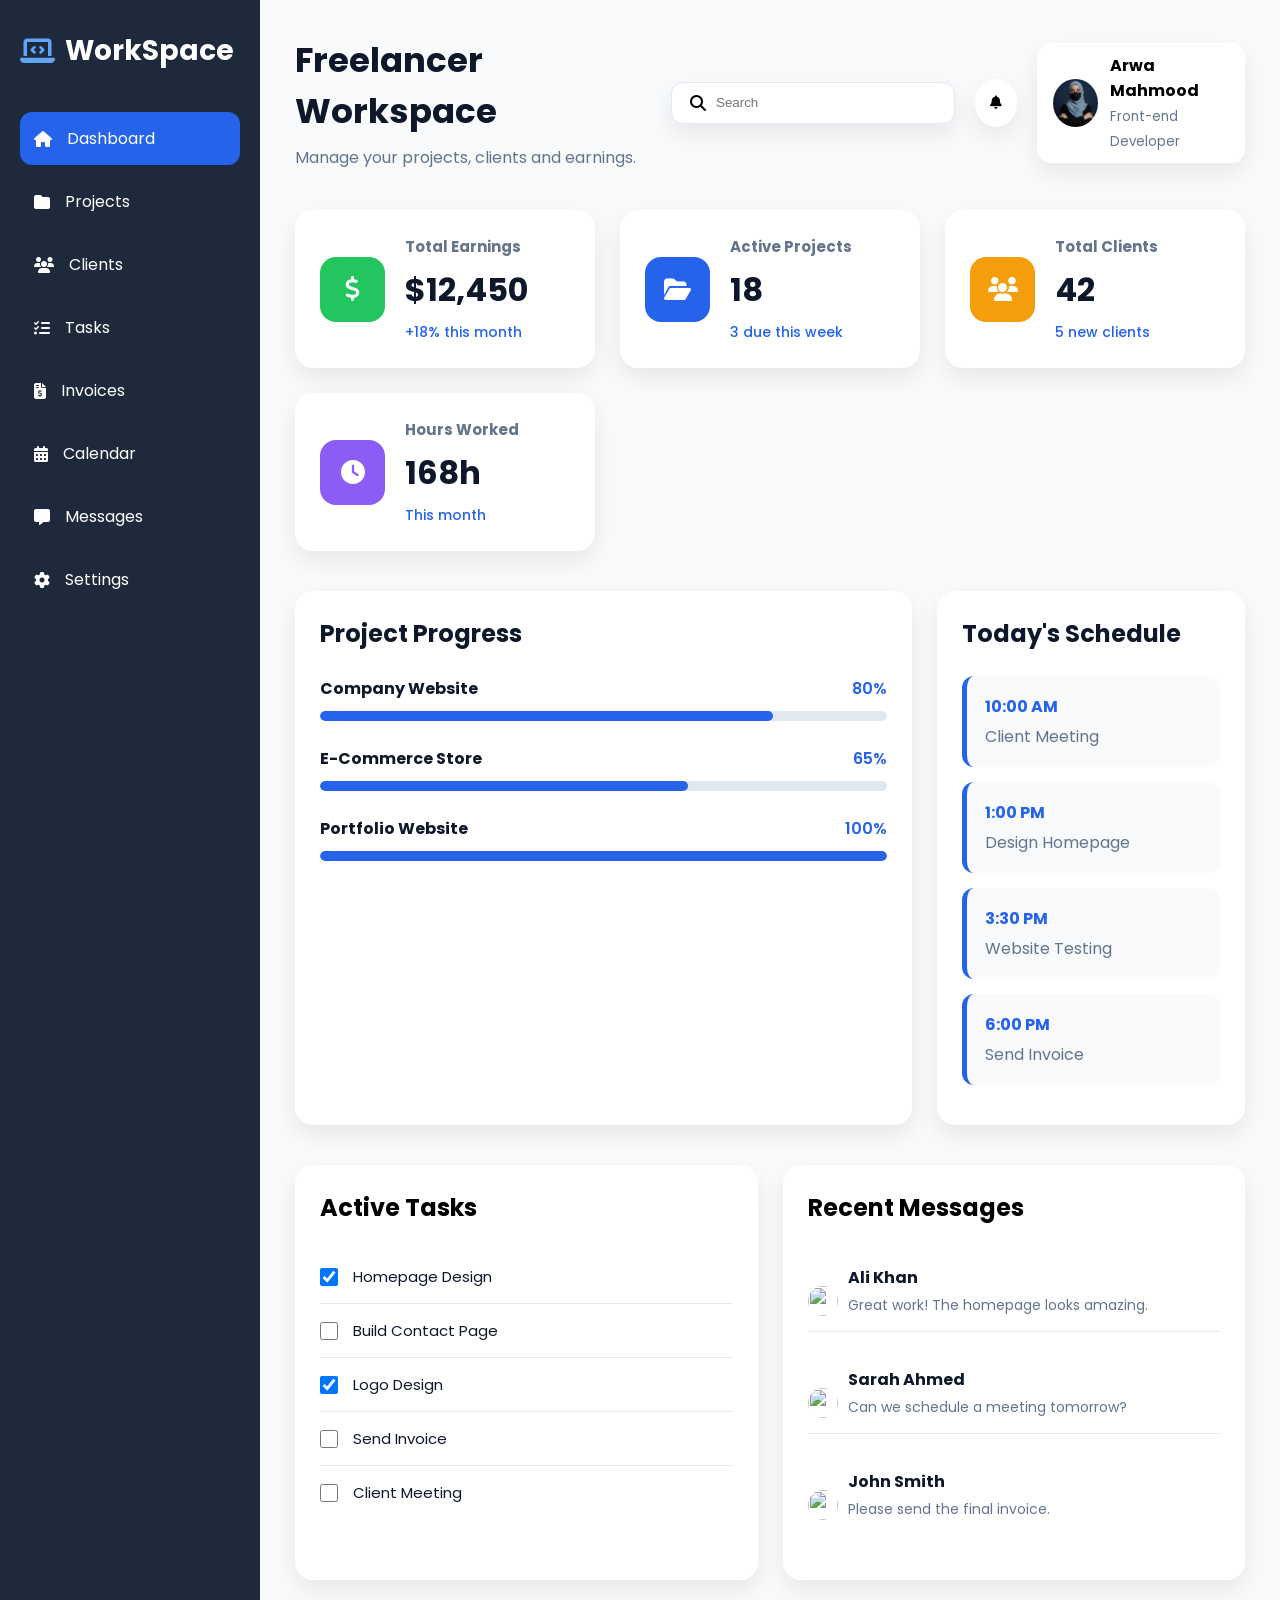
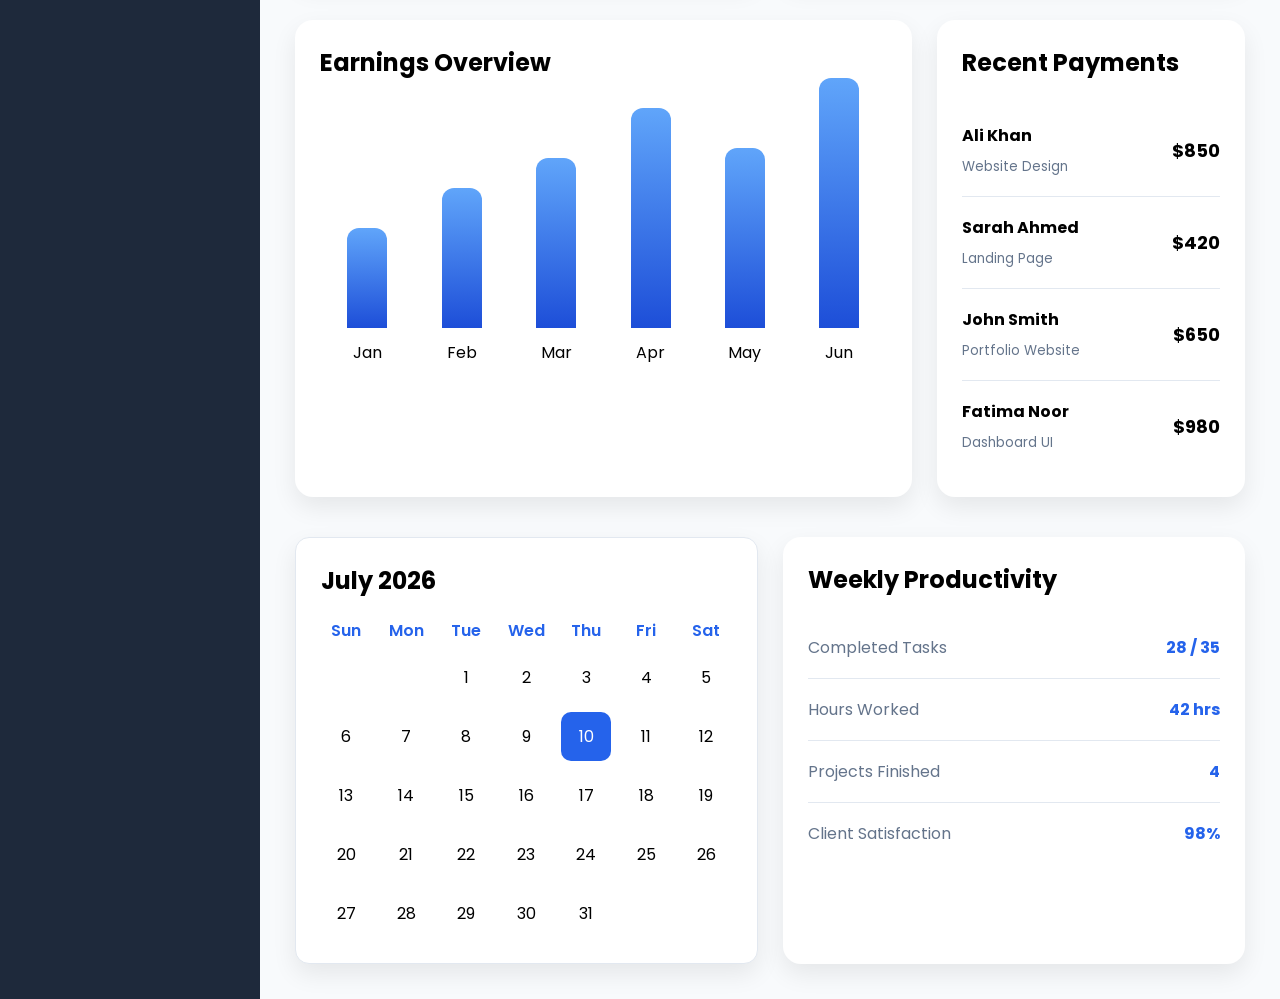
==== index.html @ 1667b75a "initial commit" ====
<!DOCTYPE html>
<html lang="en">

<head>

    <meta charset="UTF-8">

    <meta name="viewport" content="width=device-width, initial-scale=1.0">

    <title>Freelancer Workspace</title>

    <link rel="stylesheet" href="https://cdnjs.cloudflare.com/ajax/libs/font-awesome/6.6.0/css/all.min.css">

    <link rel="stylesheet" href="style.css">

</head>

<body>

    <div class="dashboard">

        <aside class="sidebar">

            <div class="logo">
                <i class="fa-solid fa-laptop-code"></i>
                <h2>WorkSpace</h2>
            </div>

            <ul>

                <li>
                    <a href="index.html" class="active">
                        <i class="fa-solid fa-house"></i>
                        Dashboard
                    </a>
                </li>

                <li>
                    <a href="projects.html">
                        <i class="fa-solid fa-folder"></i>
                        Projects
                    </a>
                </li>

                <li>
                    <a href="clients.html">
                        <i class="fa-solid fa-users"></i>
                        Clients
                    </a>
                </li>

                <li>
                    <a href="tasks.html">
                        <i class="fa-solid fa-list-check"></i>
                        Tasks
                    </a>
                </li>

                <li>
                    <a href="invoices.html">
                        <i class="fa-solid fa-file-invoice-dollar"></i>
                        Invoices
                    </a>
                </li>

                <li>
                    <a href="calendar.html">
                        <i class="fa-solid fa-calendar-days"></i>
                        Calendar
                    </a>
                </li>

                <li>
                    <a href="messages.html">
                        <i class="fa-solid fa-message"></i>
                        Messages
                    </a>
                </li>

                <li>
                    <a href="settings.html">
                        <i class="fa-solid fa-gear"></i>
                        Settings
                    </a>
                </li>

            </ul>

        </aside>

        <!-- Main -->

        <main class="main-content">

            <header class="header">


                <div class="welcome">

                    <h1>Freelancer Workspace</h1>

                    <p>Manage your projects, clients and earnings.</p>

                </div>

                <div class="header-right">

                    <div class="search">

                        <i class="fa-solid fa-magnifying-glass"></i>

                        <input type="text" placeholder="Search">

                    </div>

                    <button class="notification">

                        <i class="fa-solid fa-bell"></i>

                    </button>

                    <div class="profile">

                        <img src="Picture.png" alt="profile">

                        <div>

                            <h4>Arwa Mahmood</h4>

                            <small>Front-end Developer</small>

                        </div>

                    </div>


                </div>

            </header>
            <!-- Statistics Cards -->

            <section class="cards">

                <div class="card">

                    <div class="card-icon earnings">

                        <i class="fa-solid fa-dollar-sign"></i>

                    </div>

                    <div class="card-info">

                        <h4>Total Earnings</h4>

                        <h2>$12,450</h2>

                        <p>+18% this month</p>

                    </div>

                </div>

                <div class="card">

                    <div class="card-icon projects">

                        <i class="fa-solid fa-folder-open"></i>

                    </div>

                    <div class="card-info">

                        <h4>Active Projects</h4>

                        <h2>18</h2>

                        <p>3 due this week</p>

                    </div>

                </div>

                <div class="card">

                    <div class="card-icon clients">

                        <i class="fa-solid fa-users"></i>

                    </div>

                    <div class="card-info">

                        <h4>Total Clients</h4>

                        <h2>42</h2>

                        <p>5 new clients</p>

                    </div>

                </div>

                <div class="card">

                    <div class="card-icon hours">

                        <i class="fa-solid fa-clock"></i>

                    </div>

                    <div class="card-info">

                        <h4>Hours Worked</h4>

                        <h2>168h</h2>

                        <p>This month</p>

                    </div>

                </div>

            </section>
            <!-- ===========================Progress & Schedule=========================== -->

            <section class="workspace">

                <!-- Project Progress -->

                <div class="progress-card">

                    <h2>Project Progress</h2>

                    <div class="project">

                        <div class="project-info">
                            <h4>Company Website</h4>
                            <span>80%</span>
                        </div>

                        <div class="progress">
                            <div class="progress-fill website"></div>
                        </div>

                    </div>

                    <div class="project">

                        <div class="project-info">
                            <h4>E-Commerce Store</h4>
                            <span>65%</span>
                        </div>

                        <div class="progress">
                            <div class="progress-fill ecommerce"></div>
                        </div>

                    </div>

                    <div class="project">

                        <div class="project-info">
                            <h4>Portfolio Website</h4>
                            <span>100%</span>
                        </div>

                        <div class="progress">
                            <div class="progress-fill portfolio"></div>
                        </div>

                    </div>

                </div>

                <!-- Today's Schedule -->

                <div class="schedule-card">

                    <h2>Today's Schedule</h2>

                    <div class="schedule-item">

                        <h4>10:00 AM</h4>

                        <p>Client Meeting</p>

                    </div>

                    <div class="schedule-item">

                        <h4>1:00 PM</h4>

                        <p>Design Homepage</p>

                    </div>

                    <div class="schedule-item">

                        <h4>3:30 PM</h4>

                        <p>Website Testing</p>

                    </div>

                    <div class="schedule-item">

                        <h4>6:00 PM</h4>

                        <p>Send Invoice</p>

                    </div>

                </div>

            </section>
            <!-- ===========================Tasks & Messages=========================== -->

            <section class="communication">

                <!-- Active Tasks -->

                <div class="tasks-card">

                    <h2>Active Tasks</h2>

                    <div class="task">
                        <input type="checkbox" checked>
                        <span>Homepage Design</span>
                    </div>

                    <div class="task">
                        <input type="checkbox">
                        <span>Build Contact Page</span>
                    </div>

                    <div class="task">
                        <input type="checkbox" checked>
                        <span>Logo Design</span>
                    </div>

                    <div class="task">
                        <input type="checkbox">
                        <span>Send Invoice</span>
                    </div>

                    <div class="task">
                        <input type="checkbox">
                        <span>Client Meeting</span>
                    </div>

                </div>

                <!-- Messages -->

                <div class="messages-card">

                    <h2>Recent Messages</h2>

                    <div class="message">

                        <img src="https://i.pravatar.cc/50?img=12" alt="">

                        <div>

                            <h4>Ali Khan</h4>

                            <p>Great work! The homepage looks amazing.</p>

                        </div>

                    </div>

                    <div class="message">

                        <img src="https://i.pravatar.cc/50?img=15" alt="">

                        <div>

                            <h4>Sarah Ahmed</h4>

                            <p>Can we schedule a meeting tomorrow?</p>

                        </div>

                    </div>

                    <div class="message">

                        <img src="https://i.pravatar.cc/50?img=22" alt="">

                        <div>

                            <h4>John Smith</h4>

                            <p>Please send the final invoice.</p>

                        </div>

                    </div>

                </div>

            </section>
            <!-- ===========================     Finance Section     =========================== -->

            <section class="finance">

                <!-- Earnings -->

                <div class="earnings-card">

                    <h2>Earnings Overview</h2>

                    <div class="income-chart">

                        <div class="income-bar">
                            <div class="income january"></div>
                            <span>Jan</span>
                        </div>

                        <div class="income-bar">
                            <div class="income february"></div>
                            <span>Feb</span>
                        </div>

                        <div class="income-bar">
                            <div class="income march"></div>
                            <span>Mar</span>
                        </div>

                        <div class="income-bar">
                            <div class="income april"></div>
                            <span>Apr</span>
                        </div>

                        <div class="income-bar">
                            <div class="income may"></div>
                            <span>May</span>
                        </div>

                        <div class="income-bar">
                            <div class="income june"></div>
                            <span>Jun</span>
                        </div>

                    </div>

                </div>

                <!-- Recent Payments -->

                <div class="payments-card">

                    <h2>Recent Payments</h2>

                    <div class="payment">

                        <div>

                            <h4>Ali Khan</h4>

                            <small>Website Design</small>

                        </div>

                        <span>$850</span>

                    </div>

                    <div class="payment">

                        <div>

                            <h4>Sarah Ahmed</h4>

                            <small>Landing Page</small>

                        </div>

                        <span>$420</span>

                    </div>

                    <div class="payment">

                        <div>

                            <h4>John Smith</h4>

                            <small>Portfolio Website</small>

                        </div>

                        <span>$650</span>

                    </div>

                    <div class="payment">

                        <div>

                            <h4>Fatima Noor</h4>

                            <small>Dashboard UI</small>

                        </div>

                        <span>$980</span>

                    </div>

                </div>

            </section>
            <!-- ===========================     Productivity Section    =========================== -->

            <section class="productivity">

                <!-- Calendar -->

                <div class="calendar-card">

                    <h2>July 2026</h2>

                    <div class="calendar">

                        <div>Sun</div>
                        <div>Mon</div>
                        <div>Tue</div>
                        <div>Wed</div>
                        <div>Thu</div>
                        <div>Fri</div>
                        <div>Sat</div>

                        <span></span>
                        <span></span>

                        <span>1</span>
                        <span>2</span>
                        <span>3</span>
                        <span>4</span>
                        <span>5</span>

                        <span>6</span>
                        <span>7</span>
                        <span>8</span>
                        <span>9</span>
                        <span class="today">10</span>
                        <span>11</span>
                        <span>12</span>

                        <span>13</span>
                        <span>14</span>
                        <span>15</span>
                        <span>16</span>
                        <span>17</span>
                        <span>18</span>
                        <span>19</span>

                        <span>20</span>
                        <span>21</span>
                        <span>22</span>
                        <span>23</span>
                        <span>24</span>
                        <span>25</span>
                        <span>26</span>

                        <span>27</span>
                        <span>28</span>
                        <span>29</span>
                        <span>30</span>
                        <span>31</span>

                    </div>

                </div>

                <!-- Productivity -->

                <div class="summary-card">

                    <h2>Weekly Productivity</h2>

                    <div class="summary-item">

                        <p>Completed Tasks</p>

                        <strong>28 / 35</strong>

                    </div>

                    <div class="summary-item">

                        <p>Hours Worked</p>

                        <strong>42 hrs</strong>

                    </div>

                    <div class="summary-item">

                        <p>Projects Finished</p>

                        <strong>4</strong>

                    </div>

                    <div class="summary-item">

                        <p>Client Satisfaction</p>

                        <strong>98%</strong>

                    </div>

                </div>

            </section>

        </main>

    </div>

</body>

</html>
---- style.css ----
/* Google Font */

@import url('https://fonts.googleapis.com/css2?family=Poppins:wght@300;400;500;600;700&display=swap');

:root{

    --primary:#2563EB;
    --sidebar:#1E293B;
    --sidebar-hover:#334155;
    --background:#F8FAFC;
    --white:#FFFFFF;
    --text:#0F172A;
    --text-light:#64748B;
    --border:#E2E8F0;
    --shadow:0 10px 25px rgba(0,0,0,.08);

}

*{
    margin:0;
    padding:0;
    box-sizing:border-box;
}

body{

    font-family:'Poppins',sans-serif;
    background:var(--background);

}

.dashboard{

    display:flex;
    min-height:100vh;

}

/* Sidebar */

.sidebar{

    width:260px;
    background:var(--sidebar);
    color:white;
    padding:30px 20px;

}

.logo{

    display:flex;
    align-items:center;
    gap:10px;
    margin-bottom:40px;

}

.logo i{

    color:#60A5FA;
    font-size:28px;

}

.logo h2{

    font-size:28px;

}

.sidebar ul{

    list-style:none;

}

.sidebar li{

    margin-bottom:10px;

}

.sidebar a{

    display:flex;
    align-items:center;
    gap:15px;

    text-decoration:none;
    color:white;

    padding:14px;

    border-radius:12px;

    transition:.3s;

}

.sidebar a:hover{

    background:var(--sidebar-hover);

}

.sidebar a.active{

    background:var(--primary);

}

/* Main */

.main-content{

    flex:1;

    padding:35px;

}

/* Header */

.header{

    display:flex;

    justify-content:space-between;

    align-items:center;

}
/* ===========================   Statistics Cards    =========================== */

.cards{

    display:grid;

    grid-template-columns:repeat(auto-fit,minmax(240px,1fr));

    gap:25px;

    margin-top:40px;

}

.card{

    background:var(--white);

    padding:25px;

    border-radius:18px;

    box-shadow:var(--shadow);

    display:flex;

    align-items:center;

    gap:20px;

    transition:.3s;

}

.card:hover{

    transform:translateY(-8px);

}

.card-icon{

    width:65px;

    height:65px;

    border-radius:16px;

    display:flex;

    justify-content:center;

    align-items:center;

    color:white;

    font-size:24px;

}

.earnings{

    background:#22C55E;

}

.projects{

    background:#2563EB;

}

.clients{

    background:#F59E0B;

}

.hours{

    background:#8B5CF6;

}

.card-info h4{

    color:var(--text-light);

    font-size:15px;

    margin-bottom:8px;

}

.card-info h2{

    color:var(--text);

    font-size:32px;

    margin-bottom:8px;

}

.card-info p{

    color:var(--primary);

    font-size:14px;

    font-weight:500;

}

.welcome h1{

    font-size:34px;

    color:var(--text);

}

.welcome p{

    margin-top:8px;

    color:var(--text-light);

}

.header-right{

    display:flex;

    align-items:center;

    gap:20px;

}

/* Search */

.search{

    display:flex;

    align-items:center;

    gap:10px;

    background:white;

    padding:12px 18px;

    border-radius:12px;

    border:1px solid var(--border);

    box-shadow:var(--shadow);

}

.search input{

    border:none;

    outline:none;

    width:220px;

}

/* Bell */

.notification{

    width:48px;

    height:48px;

    border:none;

    border-radius:50%;

    background:white;

    box-shadow:var(--shadow);

    cursor:pointer;

}

/* Profile */

.profile{

    display:flex;

    align-items:center;

    gap:12px;

    background:white;

    padding:10px 16px;

    border-radius:14px;

    box-shadow:var(--shadow);

}

.profile img{

    width:48px;

    height:48px;

    border-radius:50%;

}

.profile small{

    color:var(--text-light);

}
/* ===========================   Workspace Section    =========================== */

.workspace{

    display:grid;

    grid-template-columns:2fr 1fr;

    gap:25px;

    margin-top:40px;

}

/* ===========================   Cards    =========================== */

.progress-card,
.schedule-card{

    background:var(--white);

    padding:25px;

    border-radius:18px;

    box-shadow:var(--shadow);

}

.progress-card h2,
.schedule-card h2{

    margin-bottom:25px;

    color:var(--text);

}

/* ===========================   Project    =========================== */

.project{

    margin-bottom:25px;

}

.project:last-child{

    margin-bottom:0;

}

.project-info{

    display:flex;

    justify-content:space-between;

    margin-bottom:10px;

}

.project-info h4{

    font-size:16px;

    color:var(--text);

}

.project-info span{

    color:var(--primary);

    font-weight:600;

}

/* Progress Background */

.progress{

    width:100%;

    height:10px;

    background:#E2E8F0;

    border-radius:20px;

    overflow:hidden;

}

/* Progress Fill */

.progress-fill{

    height:100%;

    border-radius:20px;

}

/* Widths */

.website{

    width:80%;

    background:#2563EB;

}

.ecommerce{

    width:65%;

    background:#F59E0B;

}

.portfolio{

    width:100%;

    background:#22C55E;

}

/* ===========================   Schedule   =========================== */

.schedule-item{

    padding:18px;

    border-radius:12px;

    background:#F8FAFC;

    margin-bottom:15px;

    border-left:5px solid var(--primary);

    transition:.3s;

}

.schedule-item:hover{

    transform:translateX(6px);

}

.schedule-item h4{

    color:var(--primary);

    margin-bottom:5px;

}

.schedule-item p{

    color:var(--text-light);

}
/* ===========================
   Communication Section
=========================== */

.communication{

    display:grid;

    grid-template-columns:1fr 1fr;

    gap:25px;

    margin-top:40px;

}

/* Cards */

.tasks-card,
.messages-card{

    background:var(--white);

    padding:25px;

    border-radius:18px;

    box-shadow:var(--shadow);

}

.tasks-card h2,
.messages-card h2{

    margin-bottom:25px;

}

/* ===========================
   Tasks
=========================== */

.task{

    display:flex;

    align-items:center;

    gap:15px;

    padding:15px 0;

    border-bottom:1px solid var(--border);

}

.task:last-child{

    border-bottom:none;

}

.task input{

    width:18px;

    height:18px;

    cursor:pointer;

}

.task span{

    color:var(--text);

    font-size:15px;

}

/* ===========================   Messages    =========================== */

.message{

    display:flex;

    align-items:center;

    gap:15px;

    padding:15px 0;

    border-bottom:1px solid var(--border);

    transition:.3s;

}

.message:last-child{

    border-bottom:none;

}

.message:hover{

    transform:translateX(8px);

}

.message img{

    width:55px;

    height:55px;

    border-radius:50%;

}

.message h4{

    margin-bottom:5px;

    color:var(--text);

}

.message p{

    color:var(--text-light);

    font-size:14px;

}
/* ===========================     Finance Section    =========================== */

.finance{

    display:grid;

    grid-template-columns:2fr 1fr;

    gap:25px;

    margin-top:40px;

}

/* Cards */

.earnings-card,
.payments-card{

    background:var(--white);

    padding:25px;

    border-radius:18px;

    box-shadow:var(--shadow);

}

.earnings-card h2,
.payments-card h2{

    margin-bottom:25px;

}

/* ===========================   Income Chart    =========================== */

.income-chart{

    display:flex;

    justify-content:space-around;

    align-items:flex-end;

    height:260px;

}

.income-bar{

    display:flex;

    flex-direction:column;

    align-items:center;

    gap:12px;

}

.income{

    width:40px;

    border-radius:12px 12px 0 0;

    background:linear-gradient(
        to top,
        #1D4ED8,
        #60A5FA
    );

    transition:.3s;

}

.income:hover{

    transform:scaleY(1.08);

}

/* Heights */

.january{height:100px;}
.february{height:140px;}
.march{height:170px;}
.april{height:220px;}
.may{height:180px;}
.june{height:250px;}

/* ===========================
   Payments
=========================== */

.payment{

    display:flex;

    justify-content:space-between;

    align-items:center;

    padding:18px 0;

    border-bottom:1px solid var(--border);

}

.payment:last-child{

    border-bottom:none;

}

.payment h4{

    margin-bottom:5px;

}

.payment small{

    color:var(--text-light);

}

.payment span{

    color:var(--success);

    font-weight:700;

    font-size:18px;

}


/* ===========================
   Productivity Section
=========================== */

.productivity{

    display:grid;

    grid-template-columns:1fr 1fr;

    gap:25px;

    margin-top:40px;

}

/* Cards */

.calendar-card,
.summary-card{

    background:var(--white);

    padding:25px;

    border-radius:18px;

    box-shadow:var(--shadow);

}

.calendar-card h2,
.summary-card h2{

    margin-bottom:20px;

}

/* Calendar */

.calendar{

    display:grid;

    grid-template-columns:repeat(7,1fr);

    gap:10px;

    text-align:center;

}

.calendar div{

    font-weight:600;

    color:var(--primary);

}

.calendar span{

    padding:12px;

    border-radius:10px;

    transition:.3s;

}

.calendar span:hover{

    background:var(--background);

}

.today{

    background:var(--primary);

    color:white;

}

/* Summary */

.summary-item{

    display:flex;

    justify-content:space-between;

    padding:18px 0;

    border-bottom:1px solid var(--border);

}

.summary-item:last-child{

    border:none;

}

.summary-item p{

    color:var(--text-light);

}

.summary-item strong{

    color:var(--primary);

}
/* =================================
   PROJECTS PAGE
================================= */


/* Project Summary Cards */

.stats-grid {

    display: grid;

    grid-template-columns:
    repeat(4, 1fr);

    gap: 20px;

    margin-bottom: 40px;

}


.stat-card {

    background: #FFFFFF;

    border: 1px solid #E2E8F0;

    border-radius: 14px;

    padding: 22px;

    display: flex;

    align-items: center;

    gap: 16px;

}


.stat-icon {

    width: 50px;

    height: 50px;

    border-radius: 12px;

    display: flex;

    align-items: center;

    justify-content: center;

    font-size: 20px;

}


.stat-icon.blue,
.project-icon.blue {

    background: #DBEAFE;

    color: #2563EB;

}


.stat-icon.orange,
.project-icon.orange {

    background: #FFEDD5;

    color: #EA580C;

}


.stat-icon.green,
.project-icon.green {

    background: #DCFCE7;

    color: #16A34A;

}


.stat-icon.purple,
.project-icon.purple {

    background: #F3E8FF;

    color: #9333EA;

}


.stat-icon.red,
.project-icon.red {

    background: #FEE2E2;

    color: #DC2626;

}


.stat-card p {

    color: #64748B;

    font-size: 14px;

    margin-bottom: 5px;

}


.stat-card h2 {

    color: #0F172A;

    font-size: 26px;

}


/* Section Header */

.section-header {

    display: flex;

    justify-content: space-between;

    align-items: center;

    margin-bottom: 25px;

}


.section-header h2 {

    color: #0F172A;

    margin-bottom: 6px;

}


.section-header p {

    color: #64748B;

}


.primary-btn {

    background: #2563EB;

    color: white;

    border: none;

    padding: 12px 18px;

    border-radius: 8px;

    cursor: pointer;

    display: flex;

    align-items: center;

    gap: 8px;

    font-size: 14px;

    transition: 0.3s;

}


.primary-btn:hover {

    background: #1D4ED8;

    transform: translateY(-2px);

}


/* Project Filters */

.project-filters {

    display: flex;

    gap: 10px;

    margin-bottom: 25px;

}


.filter-btn {

    padding: 9px 16px;

    border: 1px solid #E2E8F0;

    background: white;

    color: #64748B;

    border-radius: 8px;

    cursor: pointer;

    transition: 0.3s;

}


.filter-btn:hover,

.filter-btn.active {

    background: #2563EB;

    color: white;

    border-color: #2563EB;

}


/* Projects Grid */

.projects-grid {

    display: grid;

    grid-template-columns:

    repeat(3, 1fr);

    gap: 22px;

}


.project-card {

    background: #FFFFFF;

    border: 1px solid #E2E8F0;

    border-radius: 14px;

    padding: 24px;

    transition: 0.3s;

}


.project-card:hover {

    transform: translateY(-5px);

    box-shadow:

    0 10px 25px rgba(15, 23, 42, 0.08);

}


.project-card-header {

    display: flex;

    justify-content: space-between;

    align-items: center;

    margin-bottom: 20px;

}


.project-icon {

    width: 48px;

    height: 48px;

    border-radius: 12px;

    display: flex;

    align-items: center;

    justify-content: center;

    font-size: 20px;

}


.more-btn {

    border: none;

    background: transparent;

    color: #64748B;

    cursor: pointer;

    font-size: 18px;

}


.project-card h3 {

    color: #0F172A;

    margin-bottom: 10px;

}


.project-client {

    color: #64748B;

    font-size: 14px;

    margin-bottom: 16px;

}


.project-client i {

    margin-right: 5px;

}


.project-description {

    color: #64748B;

    font-size: 14px;

    line-height: 1.6;

    margin-bottom: 22px;

}


/* Project Progress */

.project-progress {

    margin-bottom: 22px;

}


.progress-info {

    display: flex;

    justify-content: space-between;

    margin-bottom: 8px;

    font-size: 13px;

}


.progress-info span {

    color: #64748B;

}


.progress-info strong {

    color: #0F172A;

}


.progress-bar {

    height: 8px;

    background: #E2E8F0;

    border-radius: 20px;

    overflow: hidden;

}


.progress-fill {

    height: 100%;

    background: #2563EB;

    border-radius: 20px;

}


.purple-fill {

    background: #9333EA;

}


.orange-fill {

    background: #EA580C;

}


.green-fill {

    background: #16A34A;

}


.red-fill {

    background: #DC2626;

}


/* Project Footer */

.project-footer {

    border-top: 1px solid #E2E8F0;

    padding-top: 16px;

    display: flex;

    justify-content: space-between;

    align-items: center;

    gap: 10px;

}


.status {

    font-size: 12px;

    font-weight: 600;

}


.status i {

    font-size: 8px;

    margin-right: 5px;

}


.active-status {

    color: #2563EB;

}


.completed-status {

    color: #16A34A;

}


.hold-status {

    color: #EA580C;

}


.project-date {

    color: #64748B;

    font-size: 12px;

}


.project-date i {

    margin-right: 4px;

}


/* Responsive */

@media (max-width: 1200px) {

    .stats-grid {

        grid-template-columns:

        repeat(2, 1fr);

    }


    .projects-grid {

        grid-template-columns:

        repeat(2, 1fr);

    }

}


@media (max-width: 768px) {

    .section-header {

        align-items: flex-start;

        flex-direction: column;

        gap: 15px;

    }


    .project-filters {

        overflow-x: auto;

    }


    .projects-grid {

        grid-template-columns: 1fr;

    }

}


@media (max-width: 600px) {

    .stats-grid {

        grid-template-columns: 1fr;

    }


    .project-footer {

        flex-direction: column;

        align-items: flex-start;

    }

}

/* =================================
   CLIENTS PAGE
================================= */


/* Clients Grid */

.clients-grid {

    display: grid;

    grid-template-columns:
    repeat(3, 1fr);

    gap: 22px;

}


/* Client Card */

.client-card {

    background: #FFFFFF;

    border: 1px solid #E2E8F0;

    border-radius: 14px;

    padding: 24px;

    transition: 0.3s;

}


.client-card:hover {

    transform: translateY(-5px);

    box-shadow:
    0 10px 25px rgba(15, 23, 42, 0.08);

}


/* Card Top */

.client-card-top {

    display: flex;

    justify-content: space-between;

    align-items: flex-start;

    margin-bottom: 18px;

}


.client-card-top img {

    width: 70px;

    height: 70px;

    object-fit: cover;

    border-radius: 50%;

    border: 3px solid #DBEAFE;

}


/* Client Name */

.client-card h3 {

    color: #0F172A;

    font-size: 19px;

    margin-bottom: 8px;

}


.client-company {

    color: #64748B;

    font-size: 14px;

    margin-bottom: 20px;

}


.client-company i {

    margin-right: 6px;

    color: #2563EB;

}


/* Contact Details */

.client-contact {

    border-top: 1px solid #E2E8F0;

    border-bottom: 1px solid #E2E8F0;

    padding: 15px 0;

    margin-bottom: 18px;

}


.client-contact p {

    color: #64748B;

    font-size: 13px;

    margin-bottom: 10px;

}


.client-contact p:last-child {

    margin-bottom: 0;

}


.client-contact i {

    width: 20px;

    color: #2563EB;

    margin-right: 5px;

}


/* Client Information */

.client-info {

    display: flex;

    justify-content: space-between;

    margin-bottom: 20px;

}


.client-info div {

    display: flex;

    flex-direction: column;

    gap: 5px;

}


.client-info span {

    color: #64748B;

    font-size: 12px;

}


.client-info strong {

    color: #0F172A;

    font-size: 16px;

}


/* Client Footer */

.client-footer {

    display: flex;

    justify-content: space-between;

    align-items: center;

}


.view-btn {

    border: 1px solid #2563EB;

    color: #2563EB;

    background: transparent;

    padding: 8px 12px;

    border-radius: 7px;

    cursor: pointer;

    font-size: 12px;

    transition: 0.3s;

}


.view-btn:hover {

    background: #2563EB;

    color: white;

}


/* Responsive */

@media (max-width: 1200px) {

    .clients-grid {

        grid-template-columns:
        repeat(2, 1fr);

    }

}


@media (max-width: 768px) {

    .clients-grid {

        grid-template-columns: 1fr;

    }

}

/* =================================
   TASKS PAGE
================================= */


/* Task Board */

.task-board {

    display: grid;

    grid-template-columns:
    repeat(3, 1fr);

    gap: 22px;

    align-items: start;

}


/* Task Column */

.task-column {

    background: #F8FAFC;

    border: 1px solid #E2E8F0;

    border-radius: 14px;

    padding: 18px;

}


/* Column Header */

.task-column-header {

    display: flex;

    justify-content: space-between;

    align-items: center;

    margin-bottom: 18px;

}


.task-column-header h3 {

    display: flex;

    align-items: center;

    gap: 8px;

    color: #0F172A;

    font-size: 16px;

}


.task-count {

    background: #E2E8F0;

    color: #64748B;

    width: 28px;

    height: 28px;

    border-radius: 50%;

    display: flex;

    align-items: center;

    justify-content: center;

    font-size: 12px;

    font-weight: bold;

}


/* Task Dots */

.task-dot {

    width: 9px;

    height: 9px;

    border-radius: 50%;

    display: inline-block;

}


.todo-dot {

    background: #64748B;

}


.progress-dot {

    background: #2563EB;

}


.completed-dot {

    background: #16A34A;

}


/* Task Item */

.task-item {

    background: #FFFFFF;

    border: 1px solid #E2E8F0;

    border-radius: 12px;

    padding: 18px;

    margin-bottom: 15px;

    transition: 0.3s;

}


.task-item:last-child {

    margin-bottom: 0;

}


.task-item:hover {

    transform: translateY(-3px);

    box-shadow:

    0 8px 20px rgba(15, 23, 42, 0.08);

}


/* Task Top */

.task-item-top {

    display: flex;

    justify-content: space-between;

    align-items: center;

    margin-bottom: 14px;

}


/* Priority */

.priority {

    font-size: 11px;

    font-weight: 600;

    padding: 5px 9px;

    border-radius: 5px;

}


.high {

    color: #DC2626;

    background: #FEE2E2;

}


.medium {

    color: #EA580C;

    background: #FFEDD5;

}


.low {

    color: #2563EB;

    background: #DBEAFE;

}


.completed-label {

    color: #16A34A;

    background: #DCFCE7;

}


/* Task Content */

.task-item h4 {

    color: #0F172A;

    font-size: 15px;

    margin-bottom: 8px;

}


.task-item p {

    color: #64748B;

    font-size: 13px;

    line-height: 1.5;

    margin-bottom: 16px;

}


/* Task Progress */

.task-progress {

    margin-bottom: 16px;

}


.task-progress-info {

    display: flex;

    justify-content: space-between;

    font-size: 12px;

    margin-bottom: 7px;

}


.task-progress-info span {

    color: #64748B;

}


.task-progress-info strong {

    color: #0F172A;

}


/* Task Footer */

.task-item-footer {

    border-top: 1px solid #E2E8F0;

    padding-top: 12px;

    display: flex;

    justify-content: space-between;

    gap: 10px;

}


.task-item-footer span {

    color: #64748B;

    font-size: 11px;

}


.task-item-footer i {

    color: #2563EB;

    margin-right: 4px;

}


.completed-task {

    opacity: 0.85;

}


/* Responsive */

@media (max-width: 1100px) {

    .task-board {

        grid-template-columns:
        repeat(2, 1fr);

    }

}


@media (max-width: 768px) {

    .task-board {

        grid-template-columns: 1fr;

    }

}

/* =================================
   INVOICES PAGE
================================= */


/* Invoice Table Card */

.invoice-table-card {

    background: #FFFFFF;

    border: 1px solid #E2E8F0;

    border-radius: 14px;

    padding: 20px;

    overflow: hidden;

}


.table-wrapper {

    width: 100%;

    overflow-x: auto;

}


/* Invoice Table */

.invoice-table {

    width: 100%;

    border-collapse: collapse;

    min-width: 950px;

}


.invoice-table th {

    background: #F8FAFC;

    color: #64748B;

    font-size: 12px;

    font-weight: 600;

    text-align: left;

    padding: 16px;

    border-bottom: 1px solid #E2E8F0;

}


.invoice-table td {

    color: #64748B;

    font-size: 13px;

    padding: 18px 16px;

    border-bottom: 1px solid #E2E8F0;

}


.invoice-table tbody tr {

    transition: 0.3s;

}


.invoice-table tbody tr:hover {

    background: #F8FAFC;

}


.invoice-table tbody tr:last-child td {

    border-bottom: none;

}


.invoice-table td strong {

    color: #0F172A;

}


/* Invoice Client */

.invoice-client {

    display: flex;

    align-items: center;

    gap: 10px;

    color: #0F172A;

    font-weight: 500;

}


.invoice-avatar {

    width: 34px;

    height: 34px;

    border-radius: 50%;

    display: flex;

    align-items: center;

    justify-content: center;

    font-size: 11px;

    font-weight: 700;

}


.blue-avatar {

    background: #DBEAFE;

    color: #2563EB;

}


.purple-avatar {

    background: #F3E8FF;

    color: #9333EA;

}


.orange-avatar {

    background: #FFEDD5;

    color: #EA580C;

}


.green-avatar {

    background: #DCFCE7;

    color: #16A34A;

}


.red-avatar {

    background: #FEE2E2;

    color: #DC2626;

}


/* Invoice Status */

.invoice-status {

    display: inline-block;

    padding: 6px 10px;

    border-radius: 6px;

    font-size: 11px;

    font-weight: 600;

}


.paid {

    background: #DCFCE7;

    color: #16A34A;

}


.pending-invoice {

    background: #FFEDD5;

    color: #EA580C;

}


.overdue {

    background: #FEE2E2;

    color: #DC2626;

}


/* Invoice Action */

.invoice-action {

    border: none;

    background: transparent;

    color: #64748B;

    cursor: pointer;

    font-size: 16px;

}


.invoice-action:hover {

    color: #2563EB;

}


/* =================================
   CALENDAR PAGE
================================= */


/* Calendar Layout */

.calendar-layout {

    display: grid;

    grid-template-columns: 1.6fr 1fr;

    gap: 22px;

    align-items: start;

}


/* Calendar Card */

.calendar-card {

    background: #FFFFFF;

    border: 1px solid #E2E8F0;

    border-radius: 14px;

    padding: 25px;

}


/* Calendar Top */

.calendar-top {

    display: flex;

    justify-content: space-between;

    align-items: center;

    margin-bottom: 25px;

}


.calendar-top h2 {

    color: #0F172A;

    font-size: 20px;

}


.calendar-arrow {

    width: 36px;

    height: 36px;

    border: 1px solid #E2E8F0;

    background: #FFFFFF;

    color: #64748B;

    border-radius: 8px;

    cursor: pointer;

    transition: 0.3s;

}


.calendar-arrow:hover {

    background: #2563EB;

    color: #FFFFFF;

    border-color: #2563EB;

}


/* Weekdays */

.calendar-weekdays {

    display: grid;

    grid-template-columns: repeat(7, 1fr);

    text-align: center;

    margin-bottom: 12px;

}


.calendar-weekdays span {

    color: #64748B;

    font-size: 12px;

    font-weight: 600;

}


/* Calendar Days */

.calendar-days {

    display: grid;

    grid-template-columns: repeat(7, 1fr);

    gap: 8px;

}


.calendar-day {

    min-height: 75px;

    border: 1px solid #F1F5F9;

    border-radius: 8px;

    padding: 10px;

    color: #334155;

    font-size: 13px;

    cursor: pointer;

    position: relative;

    transition: 0.3s;

}


.calendar-day:hover {

    background: #F8FAFC;

    border-color: #2563EB;

}


.calendar-day.muted {

    color: #CBD5E1;

}


.calendar-day.today {

    background: #2563EB;

    color: #FFFFFF;

    font-weight: 700;

}


.event-dot {

    position: absolute;

    bottom: 10px;

    left: 50%;

    transform: translateX(-50%);

    width: 6px;

    height: 6px;

    border-radius: 50%;

    background: #FFFFFF;

}


.blue-event {

    background: #2563EB;

}


.orange-event {

    background: #F97316;

}


.purple-event {

    background: #9333EA;

}


/* Upcoming Events */

.upcoming-card {

    background: #FFFFFF;

    border: 1px solid #E2E8F0;

    border-radius: 14px;

    padding: 25px;

}


.upcoming-header {

    display: flex;

    justify-content: space-between;

    align-items: center;

    margin-bottom: 20px;

}


.upcoming-header h2 {

    color: #0F172A;

    font-size: 18px;

}


/* Event Item */

.event-item {

    display: flex;

    gap: 14px;

    padding: 16px 0;

    border-bottom: 1px solid #E2E8F0;

}


.event-item:last-child {

    border-bottom: none;

    padding-bottom: 0;

}


/* Event Date */

.event-date {

    min-width: 52px;

    height: 58px;

    border-radius: 9px;

    display: flex;

    flex-direction: column;

    align-items: center;

    justify-content: center;

}


.event-date strong {

    font-size: 18px;

}


.event-date span {

    font-size: 10px;

    font-weight: 600;

}


/* Event Date Colors */

.blue-event-box {

    background: #DBEAFE;

    color: #2563EB;

}


.orange-event-box {

    background: #FFEDD5;

    color: #EA580C;

}


.purple-event-box {

    background: #F3E8FF;

    color: #9333EA;

}


.green-event-box {

    background: #DCFCE7;

    color: #16A34A;

}


/* Event Details */

.event-details h4 {

    color: #0F172A;

    font-size: 14px;

    margin-bottom: 7px;

}


.event-details p {

    color: #64748B;

    font-size: 12px;

    margin-bottom: 8px;

}


.event-details p i {

    margin-right: 5px;

}


.event-project {

    display: inline-block;

    background: #F1F5F9;

    color: #64748B;

    font-size: 10px;

    padding: 4px 7px;

    border-radius: 4px;

}


/* Responsive */

@media (max-width: 1000px) {

    .calendar-layout {

        grid-template-columns: 1fr;

    }

}


@media (max-width: 600px) {

    .calendar-day {

        min-height: 50px;

        padding: 6px;

    }

}

/* =================================
   MESSAGES PAGE
================================= */


/* Messages Container */

.messages-container {

    display: grid;

    grid-template-columns: 330px 1fr;

    height: calc(100vh - 150px);

    min-height: 600px;

    background: #FFFFFF;

    border: 1px solid #E2E8F0;

    border-radius: 14px;

    overflow: hidden;

}


/* Conversations */

.conversations {

    border-right: 1px solid #E2E8F0;

    background: #FFFFFF;

    overflow-y: auto;

}


/* Conversation Header */

.conversation-header {

    display: flex;

    justify-content: space-between;

    align-items: center;

    padding: 22px;

}


.conversation-header h2 {

    color: #0F172A;

    font-size: 20px;

    margin-bottom: 5px;

}


.conversation-header span {

    color: #64748B;

    font-size: 12px;

}


.new-message-btn {

    width: 36px;

    height: 36px;

    border: none;

    border-radius: 8px;

    background: #2563EB;

    color: #FFFFFF;

    cursor: pointer;

}


.new-message-btn:hover {

    background: #1D4ED8;

}


/* Conversation Search */

.conversation-search {

    display: flex;

    align-items: center;

    gap: 10px;

    margin: 0 18px 15px;

    padding: 10px 12px;

    background: #F8FAFC;

    border: 1px solid #E2E8F0;

    border-radius: 8px;

}


.conversation-search i {

    color: #94A3B8;

    font-size: 13px;

}


.conversation-search input {

    width: 100%;

    border: none;

    outline: none;

    background: transparent;

    font-size: 12px;

}


/* Conversation */

.conversation {

    display: flex;

    align-items: center;

    gap: 12px;

    padding: 15px 18px;

    cursor: pointer;

    transition: 0.3s;

}


.conversation:hover {

    background: #F8FAFC;

}


.active-conversation {

    background: #EFF6FF;

    border-left: 3px solid #2563EB;

}


.conversation > img {

    width: 45px;

    height: 45px;

    border-radius: 50%;

    object-fit: cover;

}


.conversation-info {

    min-width: 0;

    flex: 1;

}


.conversation-name {

    display: flex;

    justify-content: space-between;

    gap: 8px;

    margin-bottom: 6px;

}


.conversation-name strong {

    color: #0F172A;

    font-size: 13px;

}


.conversation-name span {

    color: #94A3B8;

    font-size: 10px;

}


.conversation-info p {

    color: #64748B;

    font-size: 11px;

    white-space: nowrap;

    overflow: hidden;

    text-overflow: ellipsis;

}


.unread-count {

    display: flex;

    align-items: center;

    justify-content: center;

    width: 20px;

    height: 20px;

    border-radius: 50%;

    background: #2563EB;

    color: #FFFFFF;

    font-size: 10px;

    font-weight: 600;

}


/* Chat Area */

.chat-area {

    display: flex;

    flex-direction: column;

    min-width: 0;

}


/* Chat Header */

.chat-header {

    display: flex;

    justify-content: space-between;

    align-items: center;

    padding: 18px 24px;

    border-bottom: 1px solid #E2E8F0;

}


.chat-user {

    display: flex;

    align-items: center;

    gap: 12px;

}


.chat-user img {

    width: 45px;

    height: 45px;

    border-radius: 50%;

}


.chat-user h3 {

    color: #0F172A;

    font-size: 15px;

    margin-bottom: 5px;

}


.chat-user span {

    color: #16A34A;

    font-size: 11px;

}


.chat-user span i {

    font-size: 7px;

    margin-right: 4px;

}


.chat-actions {

    display: flex;

    gap: 8px;

}


.chat-actions button {

    width: 34px;

    height: 34px;

    border: none;

    background: transparent;

    color: #64748B;

    cursor: pointer;

    border-radius: 7px;

}


.chat-actions button:hover {

    background: #F1F5F9;

    color: #2563EB;

}


/* Chat Messages */

.chat-messages {

    flex: 1;

    overflow-y: auto;

    padding: 25px;

    background: #F8FAFC;

}


.message-date {

    text-align: center;

    color: #94A3B8;

    font-size: 11px;

    margin-bottom: 25px;

}


/* Message */

.message {

    display: flex;

    align-items: flex-end;

    gap: 10px;

    margin-bottom: 20px;

}


.message.received {

    justify-content: flex-start;

}


.message.sent {

    justify-content: flex-end;

}


.message > img {

    width: 30px;

    height: 30px;

    border-radius: 50%;

}


.message-content {

    max-width: 65%;

}


.message-content p {

    padding: 12px 15px;

    border-radius: 12px;

    font-size: 13px;

    line-height: 1.5;

}


.received .message-content p {

    background: #FFFFFF;

    color: #334155;

    border-bottom-left-radius: 3px;

}


.sent .message-content p {

    background: #2563EB;

    color: #FFFFFF;

    border-bottom-right-radius: 3px;

}


.message-content span {

    display: block;

    margin-top: 5px;

    color: #94A3B8;

    font-size: 10px;

}


.sent .message-content span {

    text-align: right;

}


.sent .message-content span i {

    color: #2563EB;

    margin-left: 4px;

}


/* Message Input */

.message-input-area {

    display: flex;

    align-items: center;

    gap: 10px;

    padding: 16px 20px;

    border-top: 1px solid #E2E8F0;

    background: #FFFFFF;

}


.message-input-area input {

    flex: 1;

    border: 1px solid #E2E8F0;

    border-radius: 8px;

    padding: 12px 15px;

    outline: none;

    font-size: 13px;

}


.message-input-area input:focus {

    border-color: #2563EB;

}


.attachment-btn,

.emoji-btn {

    border: none;

    background: transparent;

    color: #64748B;

    cursor: pointer;

    font-size: 17px;

}


.attachment-btn:hover,

.emoji-btn:hover {

    color: #2563EB;

}


.send-btn {

    width: 40px;

    height: 40px;

    border: none;

    border-radius: 8px;

    background: #2563EB;

    color: #FFFFFF;

    cursor: pointer;

}


.send-btn:hover {

    background: #1D4ED8;

}


/* Responsive */

@media (max-width: 900px) {

    .messages-container {

        grid-template-columns: 260px 1fr;

    }

}


@media (max-width: 700px) {

    .messages-container {

        grid-template-columns: 1fr;

    }

    .conversations {

        display: none;

    }

}

/* =================================
   SETTINGS PAGE
================================= */


/* Settings Layout */

.settings-layout {

    display: grid;

    grid-template-columns: 230px 1fr;

    gap: 22px;

    align-items: start;

}


/* Settings Menu */

.settings-menu {

    background: #FFFFFF;

    border: 1px solid #E2E8F0;

    border-radius: 14px;

    padding: 10px;

}


.settings-tab {

    width: 100%;

    display: flex;

    align-items: center;

    gap: 12px;

    border: none;

    background: transparent;

    color: #64748B;

    padding: 13px;

    border-radius: 8px;

    text-align: left;

    cursor: pointer;

    font-size: 13px;

    margin-bottom: 5px;

}


.settings-tab:hover {

    background: #F8FAFC;

    color: #2563EB;

}


.settings-tab.active {

    background: #EFF6FF;

    color: #2563EB;

    font-weight: 600;

}


/* Settings Content */

.settings-content {

    display: flex;

    flex-direction: column;

    gap: 22px;

}


/* Settings Section */

.settings-section {

    background: #FFFFFF;

    border: 1px solid #E2E8F0;

    border-radius: 14px;

    padding: 25px;

}


.settings-section-header {

    display: flex;

    justify-content: space-between;

    align-items: center;

    gap: 20px;

    padding-bottom: 22px;

    border-bottom: 1px solid #E2E8F0;

    margin-bottom: 22px;

}


.settings-section-header h2 {

    color: #0F172A;

    font-size: 18px;

    margin-bottom: 6px;

}


.settings-section-header p {

    color: #64748B;

    font-size: 13px;

}


/* Profile Settings */

.profile-settings {

    display: flex;

    gap: 35px;

}


.profile-photo {

    display: flex;

    flex-direction: column;

    align-items: center;

    gap: 12px;

}


.profile-photo img {

    width: 100px;

    height: 100px;

    object-fit: cover;

    border-radius: 50%;

    border: 4px solid #DBEAFE;

}


.change-photo-btn {

    border: none;

    background: transparent;

    color: #2563EB;

    cursor: pointer;

    font-size: 12px;

}


.profile-form {

    flex: 1;

}


.form-row {

    display: grid;

    grid-template-columns: 1fr 1fr;

    gap: 20px;

}


.form-group {

    display: flex;

    flex-direction: column;

    gap: 8px;

    margin-bottom: 18px;

}


.form-group label {

    color: #334155;

    font-size: 12px;

    font-weight: 600;

}


.form-group input,

.form-group textarea {

    width: 100%;

    border: 1px solid #E2E8F0;

    border-radius: 8px;

    padding: 12px;

    font-family: inherit;

    font-size: 13px;

    outline: none;

    resize: vertical;

}


.form-group input:focus,

.form-group textarea:focus {

    border-color: #2563EB;

}


/* Setting Options */

.setting-option,

.security-option {

    display: flex;

    justify-content: space-between;

    align-items: center;

    gap: 20px;

    padding: 18px 0;

    border-bottom: 1px solid #E2E8F0;

}


.setting-option:last-child,

.security-option:last-child {

    border-bottom: none;

    padding-bottom: 0;

}


.setting-option h4,

.security-option h4 {

    color: #0F172A;

    font-size: 14px;

    margin-bottom: 5px;

}


.setting-option p,

.security-option p {

    color: #64748B;

    font-size: 12px;

}


/* Toggle Switch */

.switch {

    position: relative;

    width: 44px;

    height: 24px;

    flex-shrink: 0;

}


.switch input {

    display: none;

}


.slider {

    position: absolute;

    inset: 0;

    background: #CBD5E1;

    border-radius: 20px;

    cursor: pointer;

    transition: 0.3s;

}


.slider::before {

    content: "";

    position: absolute;

    width: 18px;

    height: 18px;

    left: 3px;

    top: 3px;

    background: #FFFFFF;

    border-radius: 50%;

    transition: 0.3s;

}


.switch input:checked + .slider {

    background: #2563EB;

}


.switch input:checked + .slider::before {

    transform: translateX(20px);

}


/* Theme Options */

.theme-options {

    display: flex;

    gap: 20px;

}


.theme-card {

    width: 180px;

    padding: 12px;

    border: 2px solid #E2E8F0;

    border-radius: 10px;

    cursor: pointer;

    transition: 0.3s;

}


.theme-card:hover,

.active-theme {

    border-color: #2563EB;

}


.theme-card strong {

    display: block;

    color: #334155;

    font-size: 12px;

    margin-top: 10px;

}


/* Theme Preview */

.theme-preview {

    height: 90px;

    padding: 10px;

    border-radius: 6px;

    display: flex;

    flex-direction: column;

    gap: 6px;

}


.light-preview {

    background: #F8FAFC;

    border: 1px solid #E2E8F0;

}


.light-preview div {

    height: 10px;

    background: #FFFFFF;

    border-radius: 3px;

}


.dark-preview {

    background: #1E293B;

}


.dark-preview div {

    height: 10px;

    background: #334155;

    border-radius: 3px;

}


/* Secondary Button */

.secondary-btn {

    border: 1px solid #CBD5E1;

    background: #FFFFFF;

    color: #334155;

    padding: 9px 14px;

    border-radius: 7px;

    cursor: pointer;

    font-size: 12px;

}


.secondary-btn:hover {

    border-color: #2563EB;

    color: #2563EB;

}


/* Responsive */

@media (max-width: 900px) {

    .settings-layout {

        grid-template-columns: 1fr;

    }

    .settings-menu {

        display: flex;

        overflow-x: auto;

        gap: 5px;

    }

    .settings-tab {

        white-space: nowrap;

        width: auto;

    }

}


@media (max-width: 650px) {

    .profile-settings {

        flex-direction: column;

    }

    .form-row {

        grid-template-columns: 1fr;

        gap: 0;

    }

    .settings-section-header {

        align-items: flex-start;

        flex-direction: column;

    }

}
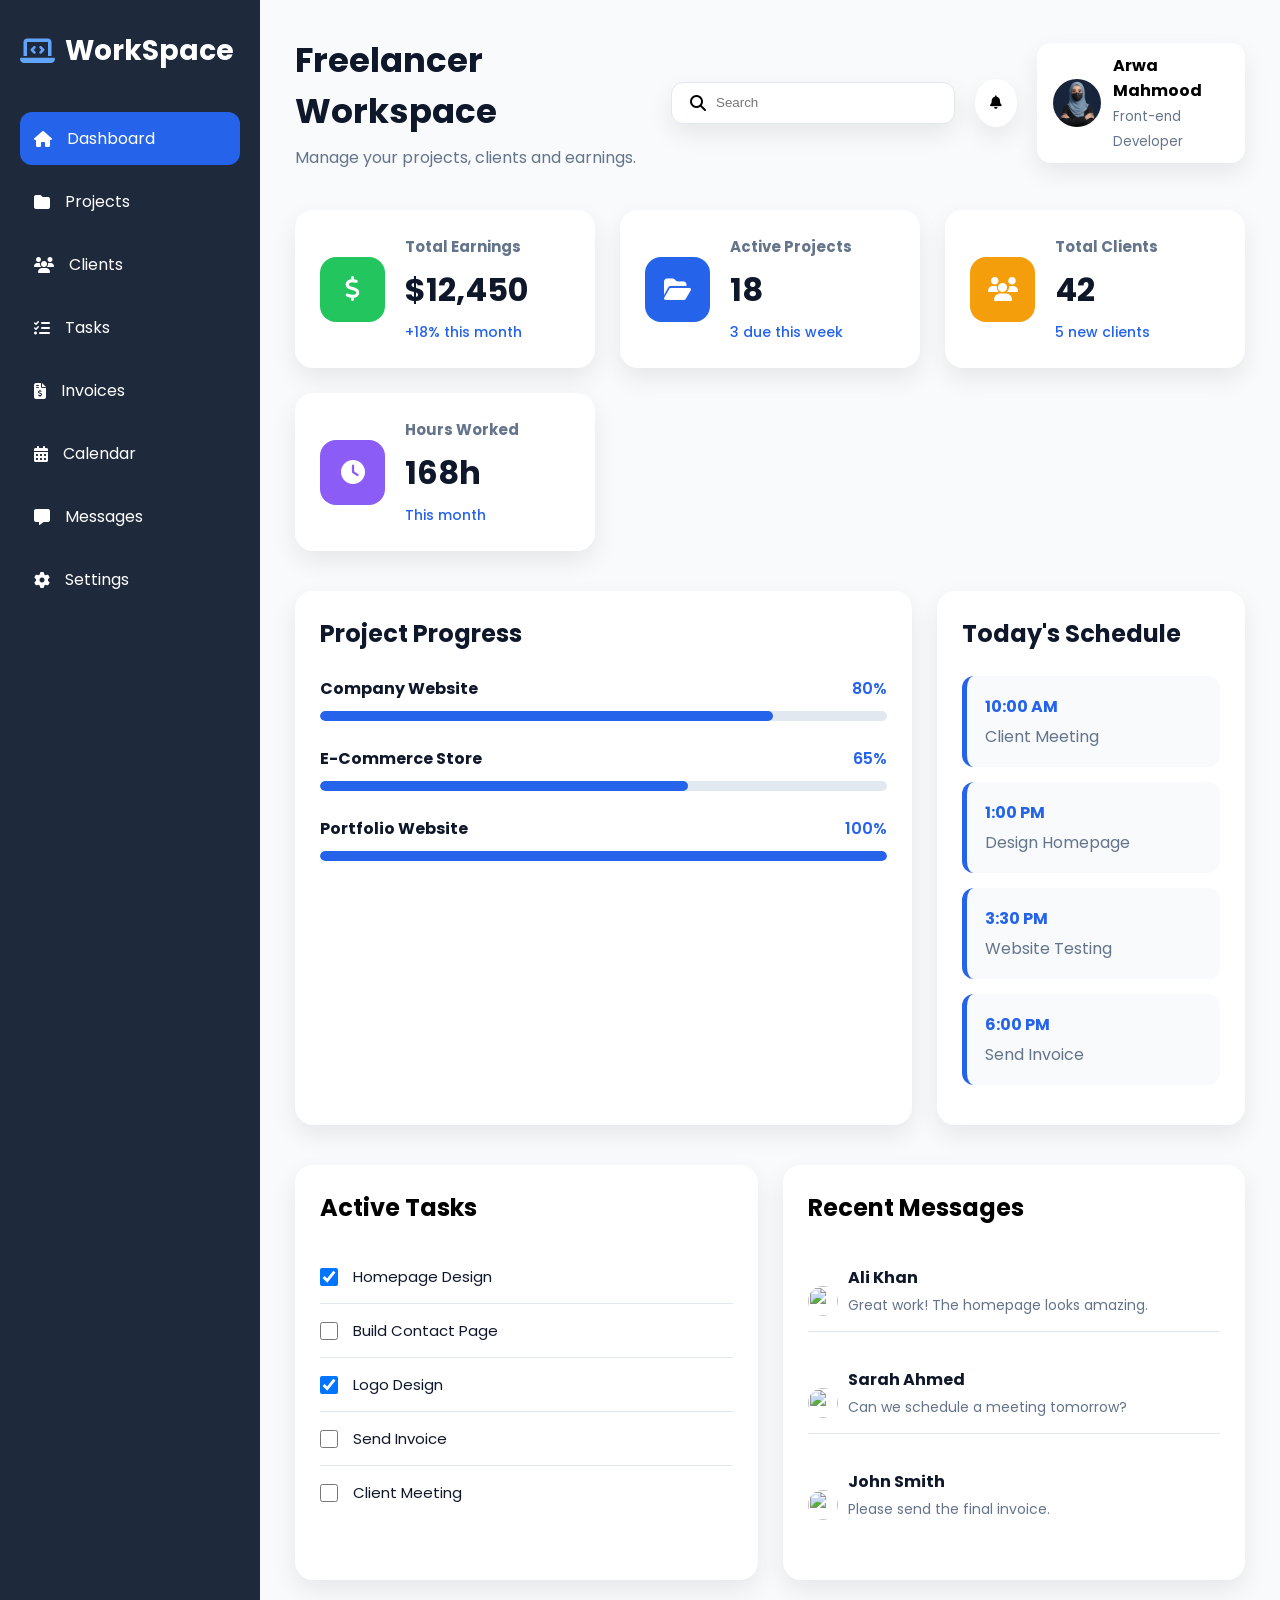
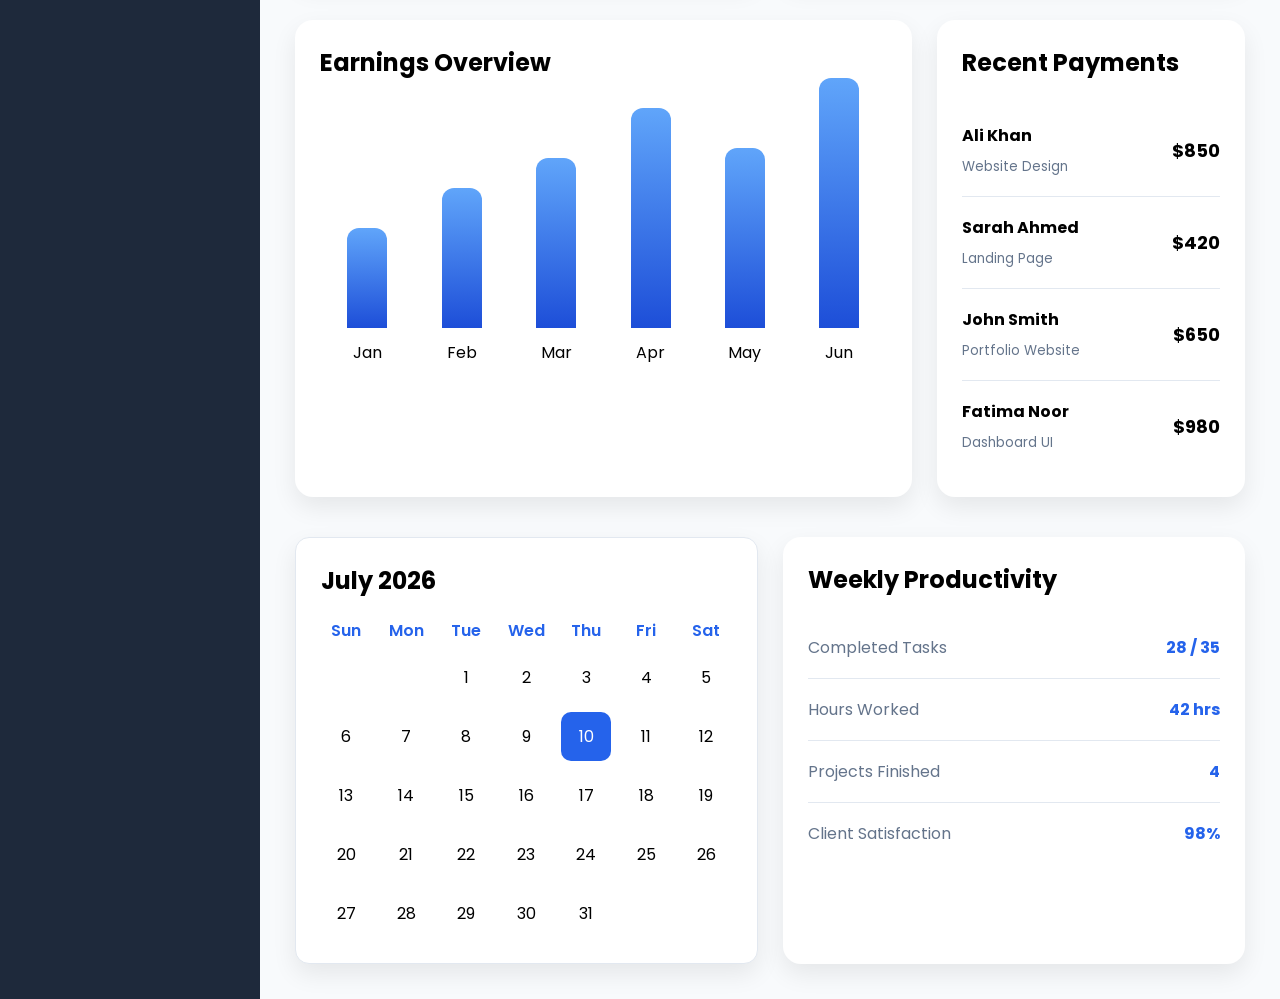
==== commit 38124863: "Change Profile Pic" ====
--- a/index.html
+++ b/index.html
@@ -12,6 +12,7 @@
     <link rel="stylesheet" href="https://cdnjs.cloudflare.com/ajax/libs/font-awesome/6.6.0/css/all.min.css">
 
     <link rel="stylesheet" href="style.css">
+    
 
 </head>
 
@@ -121,7 +122,7 @@
 
                     <div class="profile">
 
-                        <img src="Picture.png" alt="profile">
+                        <img src="Picture.jpeg" alt="profile">
 
                         <div>
 
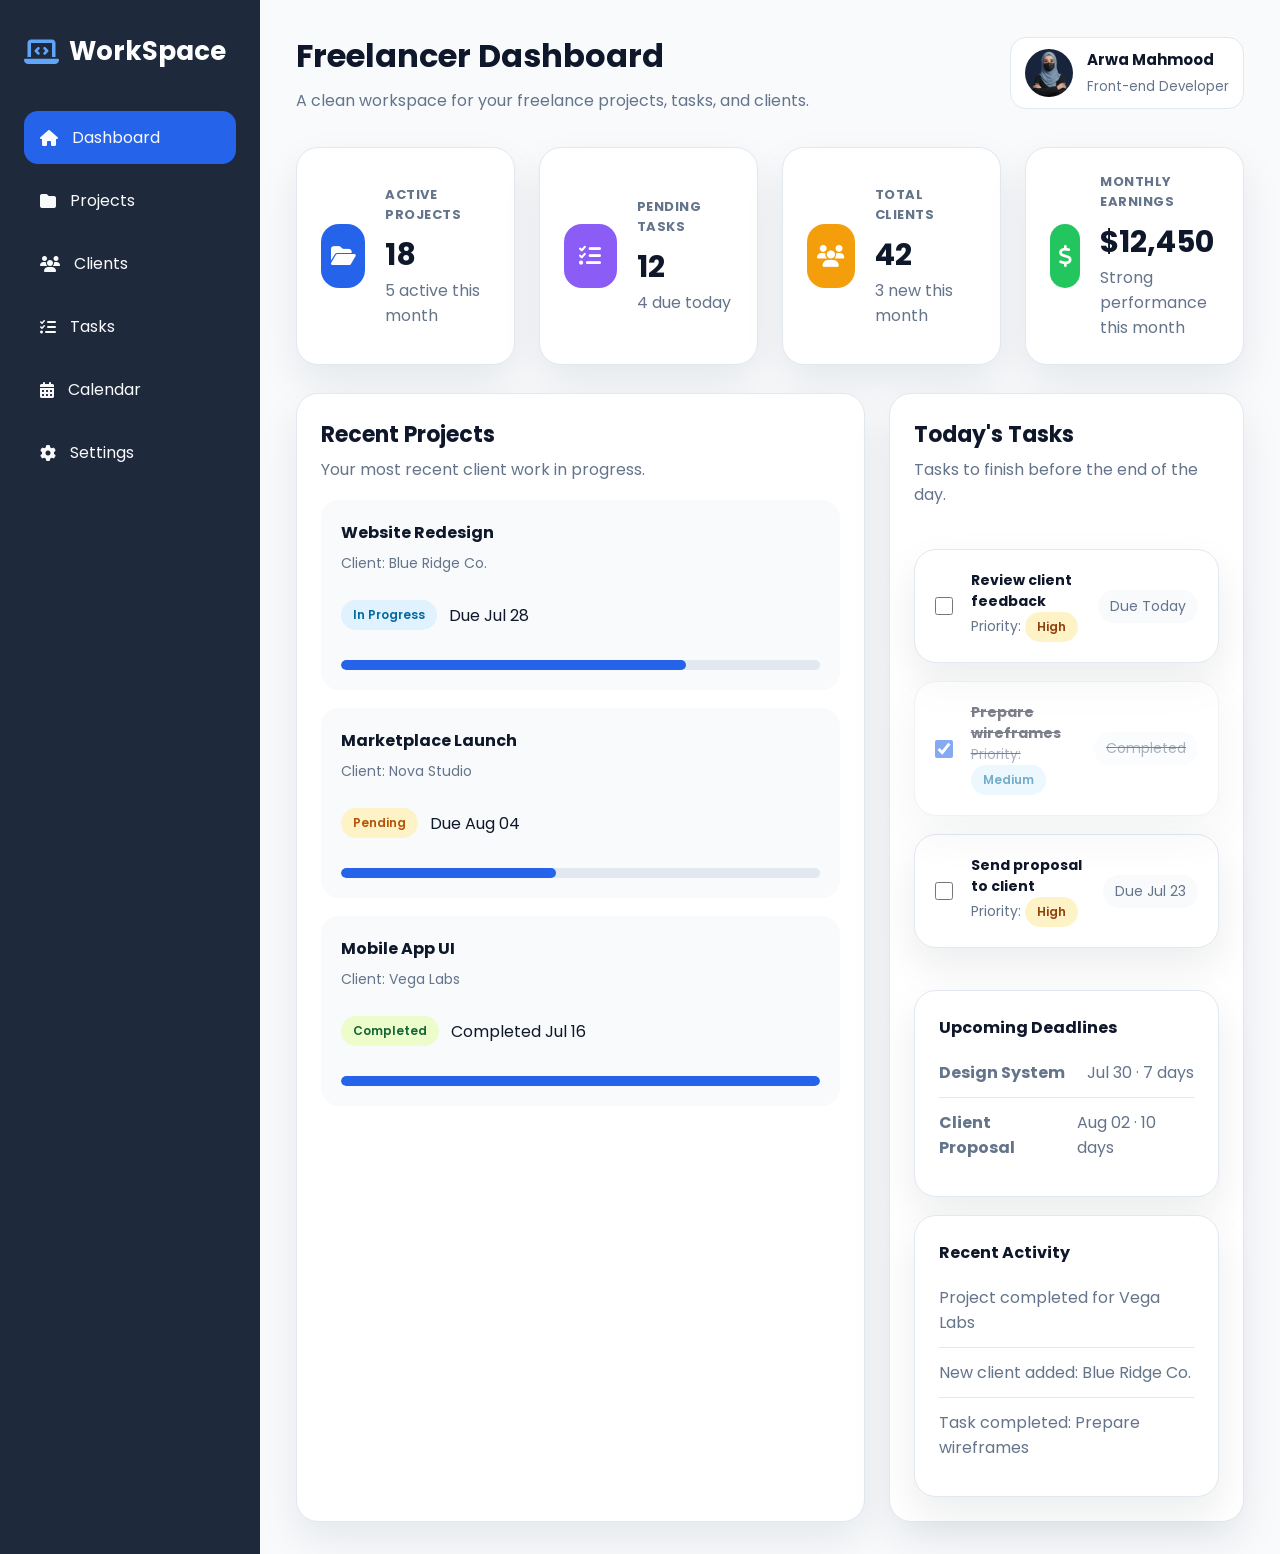
==== commit 5333e073: "Change the files" ====
--- a/index.html
+++ b/index.html
@@ -2,627 +2,198 @@
 <html lang="en">
 
 <head>
-
     <meta charset="UTF-8">
-
     <meta name="viewport" content="width=device-width, initial-scale=1.0">
-
-    <title>Freelancer Workspace</title>
-
+    <title>Dashboard - WorkSpace</title>
     <link rel="stylesheet" href="https://cdnjs.cloudflare.com/ajax/libs/font-awesome/6.6.0/css/all.min.css">
-
     <link rel="stylesheet" href="style.css">
-    
-
 </head>
 
 <body>
-
     <div class="dashboard">
-
         <aside class="sidebar">
-
             <div class="logo">
                 <i class="fa-solid fa-laptop-code"></i>
                 <h2>WorkSpace</h2>
             </div>
+            <ul>
+                <li><a href="index.html" class="active"><i class="fa-solid fa-house"></i>Dashboard</a></li>
+                <li><a href="projects.html"><i class="fa-solid fa-folder"></i>Projects</a></li>
+                <li><a href="clients.html"><i class="fa-solid fa-users"></i>Clients</a></li>
+                <li><a href="tasks.html"><i class="fa-solid fa-list-check"></i>Tasks</a></li>
+                <li><a href="calendar.html"><i class="fa-solid fa-calendar-days"></i>Calendar</a></li>
+                <li><a href="settings.html"><i class="fa-solid fa-gear"></i>Settings</a></li>
+            </ul>
+        </aside>
+        <main class="main-content">
+            <header class="header">
+                <div class="welcome">
+                    <h1>Freelancer Dashboard</h1>
+                    <p>A clean workspace for your freelance projects, tasks, and clients.</p>
+                </div>
+                <div class="header-right">
+                    <div class="profile">
+                        <img src="Picture.jpeg" alt="profile">
+                        <div>
+                            <h4>Arwa Mahmood</h4>
+                            <small>Front-end Developer</small>
+                        </div>
+                    </div>
+                </div>
+            </header>
 
-            <ul>
+            <section class="cards">
+                <div class="card">
+                    <div class="card-icon projects">
+                        <i class="fa-solid fa-folder-open"></i>
+                    </div>
+                    <div class="card-info">
+                        <h4>Active Projects</h4>
+                        <h2>18</h2>
+                        <p>5 active this month</p>
+                    </div>
+                </div>
+                <div class="card">
+                    <div class="card-icon tasks">
+                        <i class="fa-solid fa-list-check"></i>
+                    </div>
+                    <div class="card-info">
+                        <h4>Pending Tasks</h4>
+                        <h2>12</h2>
+                        <p>4 due today</p>
+                    </div>
+                </div>
+                <div class="card">
+                    <div class="card-icon clients">
+                        <i class="fa-solid fa-users"></i>
+                    </div>
+                    <div class="card-info">
+                        <h4>Total Clients</h4>
+                        <h2>42</h2>
+                        <p>3 new this month</p>
+                    </div>
+                </div>
+                <div class="card">
+                    <div class="card-icon earnings">
+                        <i class="fa-solid fa-dollar-sign"></i>
+                    </div>
+                    <div class="card-info">
+                        <h4>Monthly Earnings</h4>
+                        <h2>$12,450</h2>
+                        <p>Strong performance this month</p>
+                    </div>
+                </div>
+            </section>
 
-                <li>
-                    <a href="index.html" class="active">
-                        <i class="fa-solid fa-house"></i>
-                        Dashboard
-                    </a>
-                </li>
-
-                <li>
-                    <a href="projects.html">
-                        <i class="fa-solid fa-folder"></i>
-                        Projects
-                    </a>
-                </li>
-
-                <li>
-                    <a href="clients.html">
-                        <i class="fa-solid fa-users"></i>
-                        Clients
-                    </a>
-                </li>
-
-                <li>
-                    <a href="tasks.html">
-                        <i class="fa-solid fa-list-check"></i>
-                        Tasks
-                    </a>
-                </li>
-
-                <li>
-                    <a href="invoices.html">
-                        <i class="fa-solid fa-file-invoice-dollar"></i>
-                        Invoices
-                    </a>
-                </li>
-
-                <li>
-                    <a href="calendar.html">
-                        <i class="fa-solid fa-calendar-days"></i>
-                        Calendar
-                    </a>
-                </li>
-
-                <li>
-                    <a href="messages.html">
-                        <i class="fa-solid fa-message"></i>
-                        Messages
-                    </a>
-                </li>
-
-                <li>
-                    <a href="settings.html">
-                        <i class="fa-solid fa-gear"></i>
-                        Settings
-                    </a>
-                </li>
-
-            </ul>
-
-        </aside>
-
-        <!-- Main -->
-
-        <main class="main-content">
-
-            <header class="header">
-
-
-                <div class="welcome">
-
-                    <h1>Freelancer Workspace</h1>
-
-                    <p>Manage your projects, clients and earnings.</p>
-
+            <section class="section-grid">
+                <div class="dashboard-card">
+                    <div class="section-header">
+                        <div>
+                            <h2>Recent Projects</h2>
+                            <p>Your most recent client work in progress.</p>
+                        </div>
+                    </div>
+                    <div class="recent-projects">
+                        <div class="project-row">
+                            <div>
+                                <h4>Website Redesign</h4>
+                                <p>Client: Blue Ridge Co.</p>
+                            </div>
+                            <div class="project-meta">
+                                <span class="status-pill in-progress">In Progress</span>
+                                <span>Due Jul 28</span>
+                            </div>
+                            <div class="progress">
+                                <div class="progress-fill" style="width: 72%;"></div>
+                            </div>
+                        </div>
+                        <div class="project-row">
+                            <div>
+                                <h4>Marketplace Launch</h4>
+                                <p>Client: Nova Studio</p>
+                            </div>
+                            <div class="project-meta">
+                                <span class="status-pill pending">Pending</span>
+                                <span>Due Aug 04</span>
+                            </div>
+                            <div class="progress">
+                                <div class="progress-fill" style="width: 45%;"></div>
+                            </div>
+                        </div>
+                        <div class="project-row">
+                            <div>
+                                <h4>Mobile App UI</h4>
+                                <p>Client: Vega Labs</p>
+                            </div>
+                            <div class="project-meta">
+                                <span class="status-pill completed">Completed</span>
+                                <span>Completed Jul 16</span>
+                            </div>
+                            <div class="progress">
+                                <div class="progress-fill" style="width: 100%;"></div>
+                            </div>
+                        </div>
+                    </div>
                 </div>
 
-                <div class="header-right">
-
-                    <div class="search">
-
-                        <i class="fa-solid fa-magnifying-glass"></i>
-
-                        <input type="text" placeholder="Search">
-
+                <div class="dashboard-card dashboard-right">
+                    <div class="section-header">
+                        <div>
+                            <h2>Today's Tasks</h2>
+                            <p>Tasks to finish before the end of the day.</p>
+                        </div>
+                    </div>
+                    <div class="task-list">
+                        <label class="task-card">
+                            <input type="checkbox">
+                            <div>
+                                <h4>Review client feedback</h4>
+                                <p>Priority: <span class="priority-pill high">High</span></p>
+                            </div>
+                            <span class="due-date">Due Today</span>
+                        </label>
+                        <label class="task-card completed">
+                            <input type="checkbox" checked>
+                            <div>
+                                <h4>Prepare wireframes</h4>
+                                <p>Priority: <span class="priority-pill medium">Medium</span></p>
+                            </div>
+                            <span class="due-date">Completed</span>
+                        </label>
+                        <label class="task-card">
+                            <input type="checkbox">
+                            <div>
+                                <h4>Send proposal to client</h4>
+                                <p>Priority: <span class="priority-pill high">High</span></p>
+                            </div>
+                            <span class="due-date">Due Jul 23</span>
+                        </label>
                     </div>
 
-                    <button class="notification">
-
-                        <i class="fa-solid fa-bell"></i>
-
-                    </button>
-
-                    <div class="profile">
-
-                        <img src="Picture.jpeg" alt="profile">
-
-                        <div>
-
-                            <h4>Arwa Mahmood</h4>
-
-                            <small>Front-end Developer</small>
-
+                    <div class="dashboard-small-cards">
+                        <div class="mini-card">
+                            <h4>Upcoming Deadlines</h4>
+                            <div class="deadline-item">
+                                <strong>Design System</strong>
+                                <span>Jul 30 · 7 days</span>
+                            </div>
+                            <div class="deadline-item">
+                                <strong>Client Proposal</strong>
+                                <span>Aug 02 · 10 days</span>
+                            </div>
                         </div>
-
+                        <div class="mini-card">
+                            <h4>Recent Activity</h4>
+                            <div class="activity-item">Project completed for Vega Labs</div>
+                            <div class="activity-item">New client added: Blue Ridge Co.</div>
+                            <div class="activity-item">Task completed: Prepare wireframes</div>
+                        </div>
                     </div>
-
-
                 </div>
-
-            </header>
-            <!-- Statistics Cards -->
-
-            <section class="cards">
-
-                <div class="card">
-
-                    <div class="card-icon earnings">
-
-                        <i class="fa-solid fa-dollar-sign"></i>
-
-                    </div>
-
-                    <div class="card-info">
-
-                        <h4>Total Earnings</h4>
-
-                        <h2>$12,450</h2>
-
-                        <p>+18% this month</p>
-
-                    </div>
-
-                </div>
-
-                <div class="card">
-
-                    <div class="card-icon projects">
-
-                        <i class="fa-solid fa-folder-open"></i>
-
-                    </div>
-
-                    <div class="card-info">
-
-                        <h4>Active Projects</h4>
-
-                        <h2>18</h2>
-
-                        <p>3 due this week</p>
-
-                    </div>
-
-                </div>
-
-                <div class="card">
-
-                    <div class="card-icon clients">
-
-                        <i class="fa-solid fa-users"></i>
-
-                    </div>
-
-                    <div class="card-info">
-
-                        <h4>Total Clients</h4>
-
-                        <h2>42</h2>
-
-                        <p>5 new clients</p>
-
-                    </div>
-
-                </div>
-
-                <div class="card">
-
-                    <div class="card-icon hours">
-
-                        <i class="fa-solid fa-clock"></i>
-
-                    </div>
-
-                    <div class="card-info">
-
-                        <h4>Hours Worked</h4>
-
-                        <h2>168h</h2>
-
-                        <p>This month</p>
-
-                    </div>
-
-                </div>
-
             </section>
-            <!-- ===========================Progress & Schedule=========================== -->
-
-            <section class="workspace">
-
-                <!-- Project Progress -->
-
-                <div class="progress-card">
-
-                    <h2>Project Progress</h2>
-
-                    <div class="project">
-
-                        <div class="project-info">
-                            <h4>Company Website</h4>
-                            <span>80%</span>
-                        </div>
-
-                        <div class="progress">
-                            <div class="progress-fill website"></div>
-                        </div>
-
-                    </div>
-
-                    <div class="project">
-
-                        <div class="project-info">
-                            <h4>E-Commerce Store</h4>
-                            <span>65%</span>
-                        </div>
-
-                        <div class="progress">
-                            <div class="progress-fill ecommerce"></div>
-                        </div>
-
-                    </div>
-
-                    <div class="project">
-
-                        <div class="project-info">
-                            <h4>Portfolio Website</h4>
-                            <span>100%</span>
-                        </div>
-
-                        <div class="progress">
-                            <div class="progress-fill portfolio"></div>
-                        </div>
-
-                    </div>
-
-                </div>
-
-                <!-- Today's Schedule -->
-
-                <div class="schedule-card">
-
-                    <h2>Today's Schedule</h2>
-
-                    <div class="schedule-item">
-
-                        <h4>10:00 AM</h4>
-
-                        <p>Client Meeting</p>
-
-                    </div>
-
-                    <div class="schedule-item">
-
-                        <h4>1:00 PM</h4>
-
-                        <p>Design Homepage</p>
-
-                    </div>
-
-                    <div class="schedule-item">
-
-                        <h4>3:30 PM</h4>
-
-                        <p>Website Testing</p>
-
-                    </div>
-
-                    <div class="schedule-item">
-
-                        <h4>6:00 PM</h4>
-
-                        <p>Send Invoice</p>
-
-                    </div>
-
-                </div>
-
-            </section>
-            <!-- ===========================Tasks & Messages=========================== -->
-
-            <section class="communication">
-
-                <!-- Active Tasks -->
-
-                <div class="tasks-card">
-
-                    <h2>Active Tasks</h2>
-
-                    <div class="task">
-                        <input type="checkbox" checked>
-                        <span>Homepage Design</span>
-                    </div>
-
-                    <div class="task">
-                        <input type="checkbox">
-                        <span>Build Contact Page</span>
-                    </div>
-
-                    <div class="task">
-                        <input type="checkbox" checked>
-                        <span>Logo Design</span>
-                    </div>
-
-                    <div class="task">
-                        <input type="checkbox">
-                        <span>Send Invoice</span>
-                    </div>
-
-                    <div class="task">
-                        <input type="checkbox">
-                        <span>Client Meeting</span>
-                    </div>
-
-                </div>
-
-                <!-- Messages -->
-
-                <div class="messages-card">
-
-                    <h2>Recent Messages</h2>
-
-                    <div class="message">
-
-                        <img src="https://i.pravatar.cc/50?img=12" alt="">
-
-                        <div>
-
-                            <h4>Ali Khan</h4>
-
-                            <p>Great work! The homepage looks amazing.</p>
-
-                        </div>
-
-                    </div>
-
-                    <div class="message">
-
-                        <img src="https://i.pravatar.cc/50?img=15" alt="">
-
-                        <div>
-
-                            <h4>Sarah Ahmed</h4>
-
-                            <p>Can we schedule a meeting tomorrow?</p>
-
-                        </div>
-
-                    </div>
-
-                    <div class="message">
-
-                        <img src="https://i.pravatar.cc/50?img=22" alt="">
-
-                        <div>
-
-                            <h4>John Smith</h4>
-
-                            <p>Please send the final invoice.</p>
-
-                        </div>
-
-                    </div>
-
-                </div>
-
-            </section>
-            <!-- ===========================     Finance Section     =========================== -->
-
-            <section class="finance">
-
-                <!-- Earnings -->
-
-                <div class="earnings-card">
-
-                    <h2>Earnings Overview</h2>
-
-                    <div class="income-chart">
-
-                        <div class="income-bar">
-                            <div class="income january"></div>
-                            <span>Jan</span>
-                        </div>
-
-                        <div class="income-bar">
-                            <div class="income february"></div>
-                            <span>Feb</span>
-                        </div>
-
-                        <div class="income-bar">
-                            <div class="income march"></div>
-                            <span>Mar</span>
-                        </div>
-
-                        <div class="income-bar">
-                            <div class="income april"></div>
-                            <span>Apr</span>
-                        </div>
-
-                        <div class="income-bar">
-                            <div class="income may"></div>
-                            <span>May</span>
-                        </div>
-
-                        <div class="income-bar">
-                            <div class="income june"></div>
-                            <span>Jun</span>
-                        </div>
-
-                    </div>
-
-                </div>
-
-                <!-- Recent Payments -->
-
-                <div class="payments-card">
-
-                    <h2>Recent Payments</h2>
-
-                    <div class="payment">
-
-                        <div>
-
-                            <h4>Ali Khan</h4>
-
-                            <small>Website Design</small>
-
-                        </div>
-
-                        <span>$850</span>
-
-                    </div>
-
-                    <div class="payment">
-
-                        <div>
-
-                            <h4>Sarah Ahmed</h4>
-
-                            <small>Landing Page</small>
-
-                        </div>
-
-                        <span>$420</span>
-
-                    </div>
-
-                    <div class="payment">
-
-                        <div>
-
-                            <h4>John Smith</h4>
-
-                            <small>Portfolio Website</small>
-
-                        </div>
-
-                        <span>$650</span>
-
-                    </div>
-
-                    <div class="payment">
-
-                        <div>
-
-                            <h4>Fatima Noor</h4>
-
-                            <small>Dashboard UI</small>
-
-                        </div>
-
-                        <span>$980</span>
-
-                    </div>
-
-                </div>
-
-            </section>
-            <!-- ===========================     Productivity Section    =========================== -->
-
-            <section class="productivity">
-
-                <!-- Calendar -->
-
-                <div class="calendar-card">
-
-                    <h2>July 2026</h2>
-
-                    <div class="calendar">
-
-                        <div>Sun</div>
-                        <div>Mon</div>
-                        <div>Tue</div>
-                        <div>Wed</div>
-                        <div>Thu</div>
-                        <div>Fri</div>
-                        <div>Sat</div>
-
-                        <span></span>
-                        <span></span>
-
-                        <span>1</span>
-                        <span>2</span>
-                        <span>3</span>
-                        <span>4</span>
-                        <span>5</span>
-
-                        <span>6</span>
-                        <span>7</span>
-                        <span>8</span>
-                        <span>9</span>
-                        <span class="today">10</span>
-                        <span>11</span>
-                        <span>12</span>
-
-                        <span>13</span>
-                        <span>14</span>
-                        <span>15</span>
-                        <span>16</span>
-                        <span>17</span>
-                        <span>18</span>
-                        <span>19</span>
-
-                        <span>20</span>
-                        <span>21</span>
-                        <span>22</span>
-                        <span>23</span>
-                        <span>24</span>
-                        <span>25</span>
-                        <span>26</span>
-
-                        <span>27</span>
-                        <span>28</span>
-                        <span>29</span>
-                        <span>30</span>
-                        <span>31</span>
-
-                    </div>
-
-                </div>
-
-                <!-- Productivity -->
-
-                <div class="summary-card">
-
-                    <h2>Weekly Productivity</h2>
-
-                    <div class="summary-item">
-
-                        <p>Completed Tasks</p>
-
-                        <strong>28 / 35</strong>
-
-                    </div>
-
-                    <div class="summary-item">
-
-                        <p>Hours Worked</p>
-
-                        <strong>42 hrs</strong>
-
-                    </div>
-
-                    <div class="summary-item">
-
-                        <p>Projects Finished</p>
-
-                        <strong>4</strong>
-
-                    </div>
-
-                    <div class="summary-item">
-
-                        <p>Client Satisfaction</p>
-
-                        <strong>98%</strong>
-
-                    </div>
-
-                </div>
-
-            </section>
-
         </main>
-
     </div>
-
+    <script src="script.js"></script>
 </body>
 
-</html>+</html>
--- a/style.css
+++ b/style.css
@@ -1,4090 +1,2339 @@
-/* Google Font */
-
+/* --------------------------------------------------
+   Freelancer Workspace CSS
+   - Simple modern dashboard
+   - Reusable design language
+-------------------------------------------------- */
+
+/* General */
 @import url('https://fonts.googleapis.com/css2?family=Poppins:wght@300;400;500;600;700&display=swap');
 
-:root{
-
-    --primary:#2563EB;
-    --sidebar:#1E293B;
-    --sidebar-hover:#334155;
-    --background:#F8FAFC;
-    --white:#FFFFFF;
-    --text:#0F172A;
-    --text-light:#64748B;
-    --border:#E2E8F0;
-    --shadow:0 10px 25px rgba(0,0,0,.08);
-
-}
-
-*{
-    margin:0;
-    padding:0;
-    box-sizing:border-box;
-}
-
-body{
-
-    font-family:'Poppins',sans-serif;
+:root {
+    --primary: #2563EB;
+    --sidebar: #1E293B;
+    --sidebar-hover: #334155;
+    --background: #F8FAFC;
+    --white: #FFFFFF;
+    --surface-subtle: #F8FAFC;
+    --text: #0F172A;
+    --text-light: #64748B;
+    --border: #E2E8F0;
+    --shadow: 0 18px 40px rgba(15, 23, 42, 0.08);
+}
+
+/* ==========================================
+   PROFESSIONAL GLOBAL DARK THEME
+========================================== */
+
+/* Page */
+
+body.dark-theme{
+    /* Keep the same color roles as light mode, with dark-mode values. */
+    --primary: #3B82F6;
+    --sidebar: #111827;
+    --sidebar-hover: #273449;
+    --background: #0F172A;
+    --white: #1E293B;
+    --surface-subtle: #273449;
+    --text: #F8FAFC;
+    --text-light: #cad0d8;
+    --border: #334155;
+    --shadow: 0 18px 40px rgba(0, 0, 0, 0.22);
+
     background:var(--background);
-
-}
-
-.dashboard{
-
-    display:flex;
-    min-height:100vh;
-
+    color:var(--text);
+}
+
+/* Main Areas */
+
+body.dark-theme .dashboard,
+body.dark-theme .main-content{
+    background:var(--background);
 }
 
 /* Sidebar */
 
-.sidebar{
-
-    width:260px;
+body.dark-theme .sidebar{
     background:var(--sidebar);
+    border-right:1px solid var(--border);
+}
+
+/* Header */
+
+body.dark-theme .header{
+    background:transparent;
+    border-bottom:none;
+}
+
+/* ==========================================
+   CARDS
+========================================== */
+
+body.dark-theme .stat-card,
+body.dark-theme .settings-card,
+body.dark-theme .project-card,
+body.dark-theme .task-card,
+body.dark-theme .client-card,
+body.dark-theme .calendar-card,
+body.dark-theme .content-card,
+body.dark-theme .card,
+body.dark-theme .dashboard-card,
+body.dark-theme .setting-card,
+body.dark-theme .event-card,
+body.dark-theme .mini-card{
+
+    background:var(--white);
+    border:1px solid var(--border);
+    box-shadow:var(--shadow);
+
+}
+
+/* White Sections */
+
+body.dark-theme .recent-projects,
+body.dark-theme .today-tasks,
+body.dark-theme .projects-section,
+body.dark-theme .tasks-section{
+
+    background:var(--white);
+    border:1px solid var(--border);
+
+}
+
+/* Inner Cards */
+
+body.dark-theme .project-item,
+body.dark-theme .task-item,
+body.dark-theme .client-item{
+
+    background:#273449;
+    border:1px solid #3B4A61;
+
+}
+
+/* ==========================================
+   TEXT
+========================================== */
+
+body.dark-theme h1,
+body.dark-theme h2,
+body.dark-theme h3,
+body.dark-theme h4,
+body.dark-theme h5,
+body.dark-theme h6{
+
+    color:var(--text);
+
+}
+
+body.dark-theme p,
+body.dark-theme span,
+body.dark-theme small,
+body.dark-theme label{
+
+    color:var(--text-light);
+
+}
+
+/* ==========================================
+   PROFILE
+========================================== */
+
+body.dark-theme .profile{
+
+    background:#273449;
+    border:1px solid var(--border);
+
+}
+
+body.dark-theme .profile h4{
+
+    color:var(--text);
+
+}
+
+body.dark-theme .profile small{
+
+    color:var(--text-light);
+
+}
+
+/* ==========================================
+   SEARCH
+========================================== */
+
+body.dark-theme .search-box{
+
+    background:#273449;
+    border-color:var(--border);
+
+}
+
+body.dark-theme .search-box input{
+
+    background:transparent;
+    color:var(--text);
+
+}
+
+body.dark-theme .search-box input::placeholder{
+
+    color:var(--text-light);
+
+}
+
+/* ==========================================
+   INPUTS
+========================================== */
+
+body.dark-theme input,
+body.dark-theme textarea,
+body.dark-theme select{
+
+    background:#334155;
+    color:var(--text);
+    border:1px solid #475569;
+
+}
+
+body.dark-theme input::placeholder,
+body.dark-theme textarea::placeholder{
+
+    color:var(--text-light);
+
+}
+
+/* ==========================================
+   BUTTONS
+========================================== */
+
+body.dark-theme .primary-btn{
+
+    background:var(--primary);
     color:white;
-    padding:30px 20px;
-
-}
-
-.logo{
-
-    display:flex;
-    align-items:center;
-    gap:10px;
-    margin-bottom:40px;
-
-}
-
-.logo i{
-
-    color:#60A5FA;
-    font-size:28px;
-
-}
-
-.logo h2{
-
-    font-size:28px;
-
-}
-
-.sidebar ul{
-
-    list-style:none;
-
-}
-
-.sidebar li{
-
-    margin-bottom:10px;
-
-}
-
-.sidebar a{
-
-    display:flex;
-    align-items:center;
-    gap:15px;
-
-    text-decoration:none;
-    color:white;
-
-    padding:14px;
-
-    border-radius:12px;
-
-    transition:.3s;
-
-}
-
-.sidebar a:hover{
-
-    background:var(--sidebar-hover);
-
-}
-
-.sidebar a.active{
+
+}
+
+body.dark-theme .primary-btn:hover{
+
+    background:#2563EB;
+
+}
+
+/* ==========================================
+   PROGRESS BAR
+========================================== */
+
+body.dark-theme .progress{
+
+    background:#475569;
+
+}
+
+body.dark-theme .progress-bar{
 
     background:var(--primary);
 
 }
 
-/* Main */
-
-.main-content{
-
-    flex:1;
-
-    padding:35px;
-
-}
-
-/* Header */
-
-.header{
-
-    display:flex;
-
-    justify-content:space-between;
-
-    align-items:center;
-
-}
-/* ===========================   Statistics Cards    =========================== */
-
-.cards{
-
-    display:grid;
-
-    grid-template-columns:repeat(auto-fit,minmax(240px,1fr));
-
-    gap:25px;
-
-    margin-top:40px;
-
-}
-
-.card{
+/* ==========================================
+   BADGES
+========================================== */
+
+body.dark-theme .badge{
+
+    background:#334155;
+    color:var(--text);
+
+}
+
+/* ==========================================
+   TABLES
+========================================== */
+
+body.dark-theme table{
 
     background:var(--white);
 
-    padding:25px;
-
-    border-radius:18px;
-
-    box-shadow:var(--shadow);
-
-    display:flex;
-
-    align-items:center;
-
-    gap:20px;
-
-    transition:.3s;
-
-}
-
-.card:hover{
-
-    transform:translateY(-8px);
-
-}
-
-.card-icon{
-
-    width:65px;
-
-    height:65px;
-
-    border-radius:16px;
-
-    display:flex;
-
-    justify-content:center;
-
-    align-items:center;
-
-    color:white;
-
-    font-size:24px;
-
-}
-
-.earnings{
-
-    background:#22C55E;
-
-}
-
-.projects{
-
-    background:#2563EB;
-
-}
-
-.clients{
-
-    background:#F59E0B;
-
-}
-
-.hours{
-
-    background:#8B5CF6;
-
-}
-
-.card-info h4{
+}
+
+body.dark-theme th{
+
+    background:#273449;
+    color:var(--text);
+
+}
+
+body.dark-theme td{
 
     color:var(--text-light);
-
-    font-size:15px;
-
-    margin-bottom:8px;
-
-}
-
-.card-info h2{
-
-    color:var(--text);
-
-    font-size:32px;
-
-    margin-bottom:8px;
-
-}
-
-.card-info p{
-
-    color:var(--primary);
-
-    font-size:14px;
-
-    font-weight:500;
-
-}
-
-.welcome h1{
-
-    font-size:34px;
-
-    color:var(--text);
-
-}
-
-.welcome p{
-
-    margin-top:8px;
-
-    color:var(--text-light);
-
-}
-
-.header-right{
-
-    display:flex;
-
-    align-items:center;
-
-    gap:20px;
-
-}
-
-/* Search */
-
-.search{
-
-    display:flex;
-
-    align-items:center;
-
-    gap:10px;
-
-    background:white;
-
-    padding:12px 18px;
-
-    border-radius:12px;
-
-    border:1px solid var(--border);
-
-    box-shadow:var(--shadow);
-
-}
-
-.search input{
-
-    border:none;
-
-    outline:none;
-
-    width:220px;
-
-}
-
-/* Bell */
-
-.notification{
-
-    width:48px;
-
-    height:48px;
-
-    border:none;
-
-    border-radius:50%;
-
-    background:white;
-
-    box-shadow:var(--shadow);
-
-    cursor:pointer;
-
-}
-
-/* Profile */
-
-.profile{
-
-    display:flex;
-
-    align-items:center;
-
-    gap:12px;
-
-    background:white;
-
-    padding:10px 16px;
-
-    border-radius:14px;
-
-    box-shadow:var(--shadow);
-
-}
-
-.profile img{
-
-    width:48px;
-
-    height:48px;
-
-    border-radius:50%;
-
-}
-
-.profile small{
-
-    color:var(--text-light);
-
-}
-/* ===========================   Workspace Section    =========================== */
-
-.workspace{
-
-    display:grid;
-
-    grid-template-columns:2fr 1fr;
-
-    gap:25px;
-
-    margin-top:40px;
-
-}
-
-/* ===========================   Cards    =========================== */
-
-.progress-card,
-.schedule-card{
-
-    background:var(--white);
-
-    padding:25px;
-
-    border-radius:18px;
-
-    box-shadow:var(--shadow);
-
-}
-
-.progress-card h2,
-.schedule-card h2{
-
-    margin-bottom:25px;
-
-    color:var(--text);
-
-}
-
-/* ===========================   Project    =========================== */
-
-.project{
-
-    margin-bottom:25px;
-
-}
-
-.project:last-child{
-
-    margin-bottom:0;
-
-}
-
-.project-info{
-
-    display:flex;
-
-    justify-content:space-between;
-
-    margin-bottom:10px;
-
-}
-
-.project-info h4{
-
-    font-size:16px;
-
-    color:var(--text);
-
-}
-
-.project-info span{
-
-    color:var(--primary);
-
-    font-weight:600;
-
-}
-
-/* Progress Background */
-
-.progress{
-
-    width:100%;
-
-    height:10px;
-
-    background:#E2E8F0;
-
-    border-radius:20px;
-
-    overflow:hidden;
-
-}
-
-/* Progress Fill */
-
-.progress-fill{
-
-    height:100%;
-
-    border-radius:20px;
-
-}
-
-/* Widths */
-
-.website{
-
-    width:80%;
-
-    background:#2563EB;
-
-}
-
-.ecommerce{
-
-    width:65%;
-
-    background:#F59E0B;
-
-}
-
-.portfolio{
-
-    width:100%;
-
-    background:#22C55E;
-
-}
-
-/* ===========================   Schedule   =========================== */
-
-.schedule-item{
-
-    padding:18px;
-
-    border-radius:12px;
-
-    background:#F8FAFC;
-
-    margin-bottom:15px;
-
-    border-left:5px solid var(--primary);
-
-    transition:.3s;
-
-}
-
-.schedule-item:hover{
-
-    transform:translateX(6px);
-
-}
-
-.schedule-item h4{
-
-    color:var(--primary);
-
-    margin-bottom:5px;
-
-}
-
-.schedule-item p{
-
-    color:var(--text-light);
-
-}
-/* ===========================
-   Communication Section
-=========================== */
-
-.communication{
-
-    display:grid;
-
-    grid-template-columns:1fr 1fr;
-
-    gap:25px;
-
-    margin-top:40px;
-
-}
-
-/* Cards */
-
-.tasks-card,
-.messages-card{
-
-    background:var(--white);
-
-    padding:25px;
-
-    border-radius:18px;
-
-    box-shadow:var(--shadow);
-
-}
-
-.tasks-card h2,
-.messages-card h2{
-
-    margin-bottom:25px;
-
-}
-
-/* ===========================
-   Tasks
-=========================== */
-
-.task{
-
-    display:flex;
-
-    align-items:center;
-
-    gap:15px;
-
-    padding:15px 0;
-
-    border-bottom:1px solid var(--border);
-
-}
-
-.task:last-child{
-
-    border-bottom:none;
-
-}
-
-.task input{
-
-    width:18px;
-
-    height:18px;
-
-    cursor:pointer;
-
-}
-
-.task span{
-
-    color:var(--text);
-
-    font-size:15px;
-
-}
-
-/* ===========================   Messages    =========================== */
-
-.message{
-
-    display:flex;
-
-    align-items:center;
-
-    gap:15px;
-
-    padding:15px 0;
-
-    border-bottom:1px solid var(--border);
-
-    transition:.3s;
-
-}
-
-.message:last-child{
-
-    border-bottom:none;
-
-}
-
-.message:hover{
-
-    transform:translateX(8px);
-
-}
-
-.message img{
-
-    width:55px;
-
-    height:55px;
-
-    border-radius:50%;
-
-}
-
-.message h4{
-
-    margin-bottom:5px;
-
-    color:var(--text);
-
-}
-
-.message p{
-
-    color:var(--text-light);
-
-    font-size:14px;
-
-}
-/* ===========================     Finance Section    =========================== */
-
-.finance{
-
-    display:grid;
-
-    grid-template-columns:2fr 1fr;
-
-    gap:25px;
-
-    margin-top:40px;
-
-}
-
-/* Cards */
-
-.earnings-card,
-.payments-card{
-
-    background:var(--white);
-
-    padding:25px;
-
-    border-radius:18px;
-
-    box-shadow:var(--shadow);
-
-}
-
-.earnings-card h2,
-.payments-card h2{
-
-    margin-bottom:25px;
-
-}
-
-/* ===========================   Income Chart    =========================== */
-
-.income-chart{
-
-    display:flex;
-
-    justify-content:space-around;
-
-    align-items:flex-end;
-
-    height:260px;
-
-}
-
-.income-bar{
-
-    display:flex;
-
-    flex-direction:column;
-
-    align-items:center;
-
-    gap:12px;
-
-}
-
-.income{
-
-    width:40px;
-
-    border-radius:12px 12px 0 0;
-
-    background:linear-gradient(
-        to top,
-        #1D4ED8,
-        #60A5FA
-    );
-
-    transition:.3s;
-
-}
-
-.income:hover{
-
-    transform:scaleY(1.08);
-
-}
-
-/* Heights */
-
-.january{height:100px;}
-.february{height:140px;}
-.march{height:170px;}
-.april{height:220px;}
-.may{height:180px;}
-.june{height:250px;}
-
-/* ===========================
-   Payments
-=========================== */
-
-.payment{
-
-    display:flex;
-
-    justify-content:space-between;
-
-    align-items:center;
-
-    padding:18px 0;
-
-    border-bottom:1px solid var(--border);
-
-}
-
-.payment:last-child{
-
-    border-bottom:none;
-
-}
-
-.payment h4{
-
-    margin-bottom:5px;
-
-}
-
-.payment small{
-
-    color:var(--text-light);
-
-}
-
-.payment span{
-
-    color:var(--success);
-
-    font-weight:700;
-
-    font-size:18px;
-
-}
-
-
-/* ===========================
-   Productivity Section
-=========================== */
-
-.productivity{
-
-    display:grid;
-
-    grid-template-columns:1fr 1fr;
-
-    gap:25px;
-
-    margin-top:40px;
-
-}
-
-/* Cards */
-
-.calendar-card,
-.summary-card{
-
-    background:var(--white);
-
-    padding:25px;
-
-    border-radius:18px;
-
-    box-shadow:var(--shadow);
-
-}
-
-.calendar-card h2,
-.summary-card h2{
-
-    margin-bottom:20px;
-
-}
-
-/* Calendar */
-
-.calendar{
-
-    display:grid;
-
-    grid-template-columns:repeat(7,1fr);
-
-    gap:10px;
-
-    text-align:center;
-
-}
-
-.calendar div{
-
-    font-weight:600;
-
-    color:var(--primary);
-
-}
-
-.calendar span{
-
-    padding:12px;
-
-    border-radius:10px;
-
-    transition:.3s;
-
-}
-
-.calendar span:hover{
-
-    background:var(--background);
-
-}
-
-.today{
-
-    background:var(--primary);
-
-    color:white;
-
-}
-
-/* Summary */
-
-.summary-item{
-
-    display:flex;
-
-    justify-content:space-between;
-
-    padding:18px 0;
-
-    border-bottom:1px solid var(--border);
-
-}
-
-.summary-item:last-child{
-
-    border:none;
-
-}
-
-.summary-item p{
-
-    color:var(--text-light);
-
-}
-
-.summary-item strong{
-
-    color:var(--primary);
-
-}
-/* =================================
-   PROJECTS PAGE
-================================= */
-
-
-/* Project Summary Cards */
-
+    border-color:var(--border);
+
+}
+
+/* ==========================================
+   HOVER EFFECTS
+========================================== */
+
+body.dark-theme .stat-card:hover,
+body.dark-theme .project-card:hover,
+body.dark-theme .task-card:hover,
+body.dark-theme .client-card:hover,
+body.dark-theme .settings-card:hover{
+
+    transform:translateY(-4px);
+
+    border-color:var(--primary);
+
+}
+
+* {
+    margin: 0;
+    padding: 0;
+    box-sizing: border-box;
+}
+
+body {
+    font-family: 'Poppins', sans-serif;
+    background: var(--background);
+    color: var(--text);
+}
+
+a {
+    color: inherit;
+}
+
+button,
+input,
+textarea {
+    font: inherit;
+}
+
+button {
+    cursor: pointer;
+}
+
+img {
+    max-width: 100%;
+    display: block;
+}
+
+/* Layout */
+.dashboard {
+    display: flex;
+    min-height: 100vh;
+}
+
+.sidebar {
+    width: 260px;
+    padding: 32px 24px;
+    background: var(--sidebar);
+    color: var(--white);
+}
+
+.logo {
+    display: flex;
+    align-items: center;
+    gap: 10px;
+    margin-bottom: 40px;
+}
+
+.logo i {
+    font-size: 28px;
+    color: #60A5FA;
+}
+
+.logo h2 {
+    font-size: 26px;
+    font-weight: 700;
+}
+
+.sidebar ul {
+    list-style: none;
+    display: grid;
+    gap: 10px;
+}
+
+.sidebar a {
+    display: flex;
+    align-items: center;
+    gap: 14px;
+    padding: 14px 16px;
+    border-radius: 14px;
+    text-decoration: none;
+    /* Navigation always sits on a dark sidebar. */
+    color: #F8FAFC;
+    transition: background 0.25s ease;
+}
+
+.sidebar a:hover,
+.sidebar a.active {
+    background: var(--sidebar-hover);
+}
+
+.sidebar a.active {
+    background: var(--primary);
+}
+
+.main-content {
+    flex: 1;
+    padding: 32px 36px;
+}
+
+.header {
+    display: flex;
+    justify-content: space-between;
+    align-items: center;
+    gap: 24px;
+    flex-wrap: wrap;
+}
+
+.welcome h1 {
+    font-size: 32px;
+    margin-bottom: 8px;
+}
+
+.welcome p {
+    color: var(--text-light);
+    max-width: 560px;
+}
+
+.header-right {
+    display: flex;
+    align-items: center;
+    gap: 18px;
+    flex-wrap: wrap;
+}
+
+.search-box {
+    background: var(--white);
+    border: 1px solid var(--border);
+    border-radius: 14px;
+    display: flex;
+    align-items: center;
+    gap: 10px;
+    padding: 12px 16px;
+    min-width: 240px;
+}
+
+.search-box i {
+    color: var(--text-light);
+}
+
+.search-box input {
+    border: none;
+    width: 100%;
+    outline: none;
+    color: var(--text);
+    background: transparent;
+}
+
+.profile {
+    display: flex;
+    align-items: center;
+    gap: 14px;
+    background: var(--white);
+    padding: 10px 14px;
+    border-radius: 16px;
+    border: 1px solid var(--border);
+}
+
+.profile img {
+    width: 48px;
+    height: 48px;
+    border-radius: 50%;
+    object-fit: cover;
+}
+
+.profile h4 {
+    font-size: 15px;
+    margin-bottom: 2px;
+}
+
+.profile small {
+    color: var(--text-light);
+}
+
+.cards,
 .stats-grid {
-
-    display: grid;
-
-    grid-template-columns:
-    repeat(4, 1fr);
-
+    display: grid;
+    grid-template-columns: repeat(4, minmax(0, 1fr));
+    gap: 24px;
+    margin-top: 34px;
+}
+
+.section-grid {
+    display: grid;
+    grid-template-columns: 1.6fr 1fr;
+    gap: 24px;
+    margin-top: 28px;
+}
+
+.dashboard-right {
+    display: grid;
+    gap: 24px;
+}
+
+.dashboard-small-cards {
+    display: grid;
+    gap: 18px;
+    margin-top: 18px;
+}
+
+.recent-projects {
+    display: grid;
+    gap: 18px;
+}
+
+.project-row {
+    display: grid;
+    gap: 14px;
+    padding: 20px;
+    border-radius: 18px;
+    background: var(--surface-subtle);
+}
+
+.deadline-item,
+.activity-item {
+    display: flex;
+    justify-content: space-between;
+    gap: 10px;
+    padding: 12px 0;
+    border-bottom: 1px solid var(--border);
+    color: var(--text-light);
+}
+
+.deadline-item:last-child,
+.activity-item:last-child {
+    border-bottom: none;
+}
+
+.cards {
+    grid-template-columns: repeat(4, minmax(0, 1fr));
+}
+
+.card,
+.stat-card,
+.dashboard-card,
+.setting-card,
+.client-card,
+.project-card,
+.task-card,
+.event-card,
+.mini-card {
+    background: var(--white);
+    border: 1px solid var(--border);
+    border-radius: 22px;
+    box-shadow: var(--shadow);
+    padding: 24px;
+}
+
+.card {
+    display: flex;
+    align-items: center;
     gap: 20px;
-
-    margin-bottom: 40px;
-
-}
-
+}
+
+.card-icon {
+    width: 64px;
+    height: 64px;
+    border-radius: 18px;
+    display: grid;
+    place-items: center;
+    color: #fff;
+    font-size: 22px;
+}
+
+.card-info h4 {
+    font-size: 13px;
+    color: var(--text-light);
+    letter-spacing: 0.5px;
+    text-transform: uppercase;
+    margin-bottom: 8px;
+}
+
+.card-info h2 {
+    font-size: 30px;
+}
+
+.card-info p {
+    color: var(--text-light);
+}
+
+.earnings {
+    background: #22C55E;
+}
+
+.projects {
+    background: #2563EB;
+}
+
+.clients {
+    background: #F59E0B;
+}
+
+.tasks {
+    background: #8B5CF6;
+}
 
 .stat-card {
-
+    display: flex;
+    align-items: center;
+    gap: 16px;
+}
+
+.stat-icon {
+    width: 54px;
+    height: 54px;
+    border-radius: 16px;
+    display: grid;
+    place-items: center;
+    color: white;
+    font-size: 22px;
+}
+
+.stat-icon.blue {
+    background: #2563EB;
+}
+
+.stat-icon.red {
+    background: #DC2626;
+}
+
+.stat-icon.green {
+    background: #22C55E;
+}
+
+.stat-icon.yellow {
+    background: #F59E0B;
+}
+
+.stat-icon.orange {
+    background: #F97316;
+}
+
+.stat-card p {
+    color: var(--text-light);
+    font-size: 14px;
+}
+
+.stat-card h2 {
+    font-size: 28px;
+}
+
+.section-header,
+.setting-card-header {
+    display: flex;
+    justify-content: space-between;
+    align-items: flex-start;
+    gap: 24px;
+    margin-bottom: 18px;
+}
+
+.section-header h2,
+.setting-card-header h2 {
+    font-size: 22px;
+    margin-bottom: 6px;
+}
+
+.section-header p,
+.setting-card-header p {
+    color: var(--text-light);
+}
+
+.filter-panel {
+    margin-top: 32px;
+    display: flex;
+    justify-content: space-between;
+    align-items: center;
+    gap: 18px;
+    flex-wrap: wrap;
+}
+
+.filter-buttons {
+    display: flex;
+    gap: 12px;
+    flex-wrap: wrap;
+}
+
+.filter-buttons button,
+.theme-card,
+.primary-btn,
+.secondary-btn {
+    border: none;
+    border-radius: 999px;
+    padding: 10px 18px;
+    background: var(--surface-subtle);
+    color: var(--text);
+    transition: background 0.25s ease, color 0.25s ease;
+}
+
+.filter-buttons button.active,
+.theme-card.active-theme,
+.primary-btn {
+    background: var(--primary);
+    color: #FFFFFF;
+}
+
+.filter-buttons button:hover,
+.theme-card:hover,
+.primary-btn:hover,
+.secondary-btn:hover {
+    background: rgba(37, 99, 235, 0.12);
+}
+
+.project-list,
+.tasks-list,
+.clients-grid,
+.calendar-events,
+.dashboard-card .recent-projects,
+.dashboard-card .task-list {
+    display: grid;
+    gap: 18px;
+}
+
+.project-list {
+    display: grid;
+    grid-template-columns: 1fr;
+    gap: 18px;
+    width: 100%;
+}
+
+.project-card {
+    display: grid;
+    grid-template-columns: 1fr;
+    gap: 12px;
+    width: 100%;
+}
+
+.project-card,
+.task-card,
+.client-card,
+.event-card {
+    padding: 20px;
+}
+
+.project-card h3,
+.task-card h3,
+.client-card h3,
+.event-card h2,
+.project-row h4,
+.mini-card h4 {
+    margin-bottom: 8px;
+}
+
+.project-card p,
+.task-card p,
+.client-card p,
+.event-item span,
+.project-row p {
+    color: var(--text-light);
+    font-size: 14px;
+}
+
+.project-details,
+.project-meta,
+.task-meta,
+.client-details {
+    display: flex;
+    flex-wrap: wrap;
+    align-items: center;
+    gap: 12px;
+    margin-top: 12px;
+}
+
+.progress {
+    height: 10px;
+    background: #E2E8F0;
+    border-radius: 999px;
+    overflow: hidden;
+    margin-top: 16px;
+}
+
+.progress-fill {
+    height: 100%;
+    background: var(--primary);
+    border-radius: 999px;
+}
+
+.status-pill,
+.priority-pill,
+.rating {
+    display: inline-flex;
+    align-items: center;
+    justify-content: center;
+    padding: 6px 12px;
+    border-radius: 999px;
+    font-size: 12px;
+    font-weight: 600;
+}
+
+.status-pill.in-progress,
+.priority-pill.medium {
+    background: #E0F2FE;
+    color: #0369A1;
+}
+
+.status-pill.completed,
+.priority-pill.low {
+    background: #ECFCCB;
+    color: #166534;
+}
+
+.status-pill.pending,
+.priority-pill.high {
+    background: #FEF3C7;
+    color: #B45309;
+}
+
+.rating {
+    background: #EFF6FF;
+    color: #1D4ED8;
+}
+
+.task-card {
+    display: grid;
+    grid-template-columns: auto 1fr auto;
+    align-items: center;
+    gap: 18px;
+}
+
+.task-card input[type='checkbox'] {
+    width: 18px;
+    height: 18px;
+    accent-color: var(--primary);
+}
+
+.task-card.completed {
+    opacity: 0.55;
+    text-decoration: line-through;
+}
+
+.task-card.completed h3 {
+    text-decoration: line-through;
+}
+
+.task-meta {
+    display: flex;
+    flex-direction: column;
+    align-items: flex-end;
+    gap: 8px;
+    font-size: 14px;
+    color: var(--text-light);
+}
+
+.task-actions {
+    display: flex;
+    flex-direction: column;
+    gap: 8px;
+    align-items: flex-end;
+}
+
+.due-date {
+    background: var(--surface-subtle);
+    border-radius: 999px;
+    padding: 6px 12px;
+    color: var(--text-light);
+}
+
+.clients-grid {
+    grid-template-columns: repeat(2, minmax(0, 1fr));
+}
+
+.client-card {
+    display: grid;
+    grid-template-columns: 80px 1fr auto;
+    gap: 18px;
+    align-items: center;
+}
+
+.client-card img {
+    width: 72px;
+    height: 72px;
+    border-radius: 18px;
+    object-fit: cover;
+}
+
+.client-card-body {
+    display: grid;
+    gap: 16px;
+}
+
+.client-card-header {
+    display: flex;
+    justify-content: space-between;
+    gap: 16px;
+    flex-wrap: wrap;
+    align-items: flex-start;
+}
+
+.client-summary {
+    display: grid;
+    grid-template-columns: repeat(3, minmax(0, 1fr));
+    gap: 12px;
+}
+
+.client-stat {
+    background: var(--surface-subtle);
+    border-radius: 18px;
+    padding: 16px;
+}
+
+.client-stat strong {
+    display: block;
+    font-size: 18px;
+    margin-bottom: 6px;
+}
+
+.client-stat small {
+    color: var(--text-light);
+}
+
+.client-note-preview {
+    background: var(--surface-subtle);
+    border-radius: 18px;
+    padding: 16px;
+}
+
+.client-actions {
+    display: grid;
+    gap: 10px;
+    justify-content: flex-end;
+}
+
+.client-details {
+    display: flex;
+    flex-direction: column;
+    gap: 6px;
+    color: var(--text-light);
+}
+
+.client-details .rating {
+    width: fit-content;
+}
+
+.calendar-layout {
+    display: grid;
+    grid-template-columns: 1.5fr 0.9fr;
+    gap: 24px;
+    margin-top: 32px;
+}
+
+.calendar-card {
+    padding: 24px;
+    background: var(--white);
+    border-radius: 14px;
+    box-shadow: var(--shadow);
+}
+
+.calendar-header {
+    display: flex;
+    align-items: center;
+    justify-content: space-between;
+    gap: 16px;
+    margin-bottom: 20px;
+}
+
+.calendar-header h2 {
+    font-size: 18px;
+    min-width: 140px;
+    text-align: center;
+}
+
+.nav-btn {
+    background: var(--white);
+    border: 1px solid var(--border);
+    border-radius: 8px;
+    padding: 8px 12px;
+    color: var(--text);
+    transition: background 0.25s ease, border-color 0.25s ease;
+}
+
+.nav-btn:hover {
+    background: var(--primary);
+    border-color: var(--primary);
+    color: white;
+}
+
+.calendar-grid {
+    display: grid;
+    grid-template-columns: repeat(7, minmax(0, 1fr));
+    gap: 10px;
+    margin-top: 18px;
+}
+
+.calendar-grid span {
+    display: grid;
+    place-items: center;
+    padding: 14px 0;
+    border-radius: 8px;
+    font-size: 14px;
+    color: var(--text-light);
+    font-weight: 500;
+}
+
+.calendar-day {
+    background: var(--white);
+    color: var(--text);
+    cursor: pointer;
+    border: 1px solid var(--border);
+    border-radius: 8px;
+    padding: 8px 0;
+    position: relative;
+    transition: background 0.25s ease, border-color 0.25s ease;
+}
+
+.calendar-day:hover {
+    background: #EFF6FF;
+    border-color: var(--primary);
+}
+
+.calendar-day.has-events {
+    font-weight: 600;
+}
+
+.calendar-day.has-events::after {
+    content: '';
+    position: absolute;
+    bottom: 4px;
+    left: 50%;
+    transform: translateX(-50%);
+    width: 4px;
+    height: 4px;
+    background: var(--primary);
+    border-radius: 50%;
+}
+
+.calendar-day.selected-day,
+.calendar-day.today {
+    background: var(--primary);
+    color: white;
+    border-color: var(--primary);
+}
+
+.calendar-day.muted {
+    background: transparent;
+    color: var(--text-light);
+    border: none;
+    cursor: default;
+}
+
+.calendar-sidebar {
+    display: grid;
+    gap: 24px;
+}
+
+.selected-date-section,
+.upcoming-events-section {
+    background: var(--white);
+    border-radius: 14px;
+    padding: 24px;
+    box-shadow: var(--shadow);
+}
+
+.selected-date-section h3,
+.upcoming-events-section h3 {
+    font-size: 16px;
+    margin-bottom: 16px;
+    display: flex;
+    align-items: center;
+    gap: 8px;
+}
+
+.date-events-list {
+    display: grid;
+    gap: 12px;
+}
+
+.dateEventCard {
+    background: var(--surface-subtle);
+    border-left: 4px solid var(--primary);
+    padding: 12px;
+    border-radius: 8px;
+    display: grid;
+    gap: 4px;
+}
+
+.dateEventCard h4 {
+    font-size: 14px;
+    margin: 0;
+    color: var(--text);
+}
+
+.dateEventCard p {
+    font-size: 12px;
+    color: var(--text-light);
+    margin: 0;
+}
+
+.upcoming-list {
+    display: grid;
+    gap: 12px;
+}
+
+.upcomingEventCard {
+    background: var(--surface-subtle);
+    padding: 12px;
+    border-radius: 8px;
+    border-left: 4px solid;
+    display: grid;
+    gap: 2px;
+}
+
+.upcomingEventCard.meeting {
+    border-left-color: #06B6D4;
+}
+
+.upcomingEventCard.deadline {
+    border-left-color: #DC2626;
+}
+
+.upcomingEventCard.payment {
+    border-left-color: #059669;
+}
+
+.upcomingEventCard.personal {
+    border-left-color: #7C3AED;
+}
+
+.upcomingEventCard h4 {
+    font-size: 13px;
+    margin: 0;
+    color: var(--text);
+    font-weight: 600;
+}
+
+.upcomingEventCard .event-time {
+    font-size: 12px;
+    color: var(--text-light);
+    margin: 0;
+}
+
+.events-list-container {
+    display: grid;
+    gap: 12px;
+    margin-top: 20px;
+}
+
+.event-item-card {
+    background: var(--white);
+    border-radius: 12px;
+    padding: 16px;
+    border-left: 4px solid;
+    display: grid;
+    grid-template-columns: 1fr auto auto auto;
+    gap: 12px;
+    align-items: center;
+    transition: box-shadow 0.25s ease;
+}
+
+.event-item-card:hover {
+    box-shadow: var(--shadow);
+}
+
+.event-item-card.meeting {
+    border-left-color: #06B6D4;
+}
+
+.event-item-card.deadline {
+    border-left-color: #DC2626;
+}
+
+.event-item-card.payment {
+    border-left-color: #059669;
+}
+
+.event-item-card.personal {
+    border-left-color: #7C3AED;
+}
+
+.event-item-card h4 {
+    margin: 0;
+    font-size: 15px;
+}
+
+.event-item-card p {
+    margin: 0;
+    font-size: 13px;
+    color: var(--text-light);
+    grid-column: 1;
+}
+
+.event-type-badge {
+    display: inline-flex;
+    align-items: center;
+    gap: 4px;
+    padding: 4px 12px;
+    border-radius: 20px;
+    font-size: 12px;
+    font-weight: 500;
+    white-space: nowrap;
+}
+
+.event-type-badge.meeting {
+    background: #CFFAFE;
+    color: #0C4A6E;
+}
+
+.event-type-badge.deadline {
+    background: #FEE2E2;
+    color: #7C2D12;
+}
+
+.event-type-badge.payment {
+    background: #DCFCE7;
+    color: #14532D;
+}
+
+.event-type-badge.personal {
+    background: #EDE9FE;
+    color: #3730A3;
+}
+
+.event-status-badge {
+    display: inline-flex;
+    align-items: center;
+    gap: 4px;
+    padding: 4px 12px;
+    border-radius: 20px;
+    font-size: 12px;
+    white-space: nowrap;
+}
+
+.event-status-badge.today {
+    background: #FEF3C7;
+    color: #92400E;
+}
+
+.event-status-badge.tomorrow {
+    background: #DBEAFE;
+    color: #0C4A6E;
+}
+
+.event-status-badge.overdue {
+    background: #FEE2E2;
+    color: #7C2D12;
+}
+
+.event-status-badge.upcoming {
+    background: #E0E7FF;
+    color: #3730A3;
+}
+
+.event-actions {
+    display: flex;
+    gap: 8px;
+}
+
+.event-actions button {
+    background: none;
+    border: none;
+    color: var(--text-light);
+    cursor: pointer;
+    padding: 4px;
+    transition: color 0.25s ease;
+}
+
+.event-actions button:hover {
+    color: var(--primary);
+}
+
+.calendar-events {
+    display: grid;
+    gap: 18px;
+}
+
+.event-card {
+    display: grid;
+    gap: 16px;
+}
+
+.event-item {
+    background: var(--surface-subtle);
+    border-radius: 16px;
+    padding: 16px;
+    display: grid;
+    gap: 6px;
+}
+
+.event-item strong {
+    display: block;
+}
+
+.setting-card {
+    display: grid;
+    gap: 20px;
+}
+
+.profile-settings,
+.form-row {
+    display: grid;
+    gap: 18px;
+}
+
+.form-row {
+    grid-template-columns: repeat(2, minmax(0, 1fr));
+}
+
+label {
+    display: grid;
+    gap: 8px;
+    font-size: 14px;
+}
+
+input[type='text'],
+input[type='email'],
+input[type='password'],
+textarea {
+    width: 100%;
+    border: 1px solid var(--border);
+    border-radius: 14px;
+    padding: 14px 16px;
+    background: var(--white);
+    color: var(--text);
+    outline: none;
+}
+
+textarea {
+    resize: vertical;
+}
+
+.setting-option {
+    display: flex;
+    justify-content: space-between;
+    gap: 18px;
+    align-items: center;
+    padding: 18px;
+    border-radius: 18px;
+    background: var(--surface-subtle);
+}
+
+.setting-option h4 {
+    margin-bottom: 6px;
+}
+
+.setting-option p {
+    color: var(--text-light);
+}
+
+.switch {
+    position: relative;
+    width: 48px;
+    height: 26px;
+    display: inline-grid;
+}
+
+.switch input {
+    opacity: 0;
+    width: 100%;
+    height: 100%;
+    position: absolute;
+    inset: 0;
+    cursor: pointer;
+}
+
+.slider {
+    width: 100%;
+    height: 100%;
+    background: #CBD5E1;
+    border-radius: 999px;
+    position: relative;
+    transition: background 0.25s ease;
+}
+
+.slider::before {
+    content: '';
+    width: 18px;
+    height: 18px;
+    border-radius: 50%;
+    background: white;
+    position: absolute;
+    top: 4px;
+    left: 4px;
+    transition: transform 0.25s ease;
+}
+
+.switch input:checked+.slider {
+    background: var(--primary);
+}
+
+.switch input:checked+.slider::before {
+    transform: translateX(22px);
+}
+
+.theme-preview {
+    width: 100%;
+    height: 100px;
+    border-radius: 18px;
+    display: grid;
+    gap: 8px;
+    padding: 12px;
+}
+
+.theme-preview.light {
+    background: #F8FAFC;
+}
+
+
+/* Modal styles for Add / Edit / Details */
+.modal {
+    position: fixed;
+    inset: 0;
+    display: none;
+    align-items: center;
+    justify-content: center;
+    background: rgba(2, 6, 23, 0.5);
+    z-index: 80;
+    padding: 24px;
+}
+
+.modal.open {
+    display: grid;
+}
+
+.modal-panel {
+    width: 100%;
+    max-width: 920px;
+    background: var(--white);
+    border-radius: 14px;
+    padding: 20px;
+    box-shadow: var(--shadow);
+}
+
+.modal-header {
+    display: flex;
+    justify-content: space-between;
+    align-items: center;
+    gap: 12px;
+    margin-bottom: 12px;
+}
+
+.modal-close {
+    background: transparent;
+    border: none;
+    font-size: 18px;
+    cursor: pointer
+}
+
+.modal-panel form label {
+    display: block;
+    margin-bottom: 8px
+}
+
+.modal-panel .form-row {
+    display: grid;
+    grid-template-columns: 1fr 1fr;
+    gap: 12px
+}
+
+.modal-panel input[type='text'],
+.modal-panel input[type='number'],
+.modal-panel input[type='date'],
+.modal-panel textarea,
+.modal-panel select {
+    width: 100%;
+    padding: 10px;
+    border-radius: 10px;
+    border: 1px solid var(--border);
+}
+
+/* Detailed content */
+.modal-content p {
+    color: var(--text-light);
+    margin: 8px 0
+}
+
+.notes-area {
+    width: 100%;
+    padding: 10px;
+    border-radius: 10px;
+    border: 1px solid var(--border);
+}
+
+/* Progress range styling */
+.progress-range {
+    appearance: none;
+    height: 8px;
+    border-radius: 6px;
+    background: #E2E8F0;
+}
+
+.progress-range::-webkit-slider-thumb {
+    appearance: none;
+    width: 18px;
+    height: 18px;
+    border-radius: 50%;
+    background: var(--primary);
+}
+
+/* Deadline badges */
+.badge {
+    padding: 6px 10px;
+    border-radius: 999px;
+    font-size: 12px;
+    font-weight: 700;
+}
+
+.status-today {
+    background: #FEF3C7;
+    color: #92400E
+}
+
+.status-tomorrow {
+    background: #FFF7ED;
+    color: #92400E
+}
+
+.status-upcoming {
+    background: #E0F2FE;
+    color: #0369A1
+}
+
+.status-completed {
+    background: #ECFCCB;
+    color: #166534
+}
+
+.status-overdue {
+    background: #FEE2E2;
+    color: #991B1B
+}
+
+/* Priority pills colors (reuse) */
+.priority-pill.high {
+    background: #FEF3C7;
+    color: #92400E
+}
+
+.priority-pill.medium {
+    background: #E0F2FE;
+    color: #0369A1
+}
+
+.priority-pill.low {
+    background: #ECFCCB;
+    color: #166534
+}
+
+/* Responsive */
+@media (max-width: 1200px) {
+
+    .cards,
+    .stats-grid {
+        grid-template-columns: repeat(2, minmax(0, 1fr));
+    }
+
+    .calendar-layout,
+    .clients-grid,
+    .theme-options,
+    .form-row,
+    .dashboard-card .task-list {
+        grid-template-columns: 1fr;
+    }
+}
+
+@media (max-width: 900px) {
+    .dashboard {
+        flex-direction: column;
+    }
+
+    .sidebar {
+        width: 100%;
+        position: sticky;
+        top: 0;
+        z-index: 20;
+    }
+
+    .main-content {
+        padding: 24px;
+    }
+
+    .header,
+    .filter-panel,
+    .section-header,
+    .setting-card-header {
+        flex-direction: column;
+        align-items: stretch;
+    }
+
+    .search-box {
+        width: 100%;
+    }
+
+    .client-summary {
+        grid-template-columns: 1fr;
+    }
+
+    .client-actions {
+        justify-content: stretch;
+    }
+}
+
+@media (max-width: 640px) {
+
+    .cards,
+    .stats-grid,
+    .project-list,
+    .tasks-list,
+    .clients-grid,
+    .calendar-grid,
+    .theme-options,
+    .calendar-events,
+    .dashboard-small-cards,
+    .events-list-container {
+        grid-template-columns: 1fr;
+    }
+
+    .sidebar {
+        padding: 20px;
+    }
+
+    .sidebar ul {
+        display: flex;
+        overflow-x: auto;
+    }
+
+    .sidebar a {
+        white-space: nowrap;
+    }
+
+    .project-card,
+    .task-card,
+    .client-card,
+    .event-item-card {
+        grid-template-columns: 1fr;
+    }
+
+    .task-meta,
+    .project-details,
+    .client-details {
+        justify-content: space-between;
+    }
+
+    .event-item-card {
+        grid-template-columns: 1fr;
+        gap: 8px;
+    }
+
+    .event-actions {
+        justify-content: flex-start;
+    }
+}
+
+/* ==========================================
+   SETTINGS PAGE
+========================================== */
+
+.settings-page {
+
+    display: flex;
+
+    flex-direction: column;
+
+    gap: 25px;
+
+    padding: 25px;
+
+}
+
+
+/* ==========================================
+   SETTINGS CARD
+========================================== */
+
+.settings-card {
+
+    background: var(--white);
+
+    border-radius: 16px;
+
+    padding: 30px;
+
+    box-shadow: 0 10px 30px rgba(0, 0, 0, 0.08);
+
+}
+
+
+/* ==========================================
+   CARD HEADER
+========================================== */
+
+.card-header {
+
+    margin-bottom: 25px;
+
+}
+
+.card-header h2 {
+
+    display: flex;
+
+    align-items: center;
+
+    gap: 10px;
+
+    font-size: 24px;
+
+    color: var(--text);
+
+    margin-bottom: 8px;
+
+}
+
+.card-header h2 i {
+
+    color: #2563EB;
+
+}
+
+.card-header p {
+
+    color: var(--text-light);
+
+    font-size: 15px;
+
+}
+
+
+/* ==========================================
+   SETTINGS FORM
+========================================== */
+
+.settings-form {
+
+    display: flex;
+
+    flex-direction: column;
+
+    gap: 20px;
+
+}
+
+
+/* ==========================================
+   PROFILE IMAGE
+========================================== */
+
+.profile-picture {
+
+    display: flex;
+
+    flex-direction: column;
+
+    align-items: center;
+
+    gap: 15px;
+
+    margin-bottom: 25px;
+
+}
+
+.profile-picture img {
+
+    width: 120px;
+
+    height: 120px;
+
+    border-radius: 50%;
+
+    object-fit: cover;
+
+    border: 4px solid #2563EB;
+
+}
+
+.visually-hidden {
+    position: absolute;
+    width: 1px;
+    height: 1px;
+    padding: 0;
+    margin: -1px;
+    overflow: hidden;
+    clip: rect(0, 0, 0, 0);
+    white-space: nowrap;
+    border: 0;
+}
+
+.field-hint {
+    color: var(--text-light);
+    font-size: 13px;
+}
+
+
+/* ==========================================
+   FORM GRID
+========================================== */
+
+.form-grid {
+
+    display: grid;
+
+    grid-template-columns: repeat(auto-fit, minmax(250px, 1fr));
+
+    gap: 20px;
+
+}
+
+
+/* ==========================================
+   FORM GROUP
+========================================== */
+
+.form-group {
+
+    display: flex;
+
+    flex-direction: column;
+
+}
+
+.form-group label {
+
+    margin-bottom: 8px;
+
+    font-weight: 600;
+
+    color: var(--text);
+
+}
+
+.form-group input,
+
+.form-group textarea {
+
+    width: 100%;
+
+    padding: 12px 15px;
+
+    border: 1px solid #CBD5E1;
+
+    border-radius: 10px;
+
+    outline: none;
+
+    font-size: 15px;
+
+    transition: .3s;
+
+    background: var(--white);
+    color: var(--text);
+
+}
+
+.form-group textarea {
+
+    resize: vertical;
+
+    min-height: 120px;
+
+}
+
+.form-group input:focus,
+
+.form-group textarea:focus {
+
+    border-color: #2563EB;
+
+    box-shadow: 0 0 0 4px rgba(37, 99, 235, .12);
+
+}
+
+/* ==========================================
+   PRIMARY BUTTON
+========================================== */
+
+.primary-btn {
+
+    display: inline-flex;
+
+    align-items: center;
+
+    justify-content: center;
+
+    gap: 10px;
+
+    padding: 12px 24px;
+
+    background: #2563EB;
+
+    color: #ffffff;
+
+    border: none;
+
+    border-radius: 10px;
+
+    font-size: 15px;
+
+    font-weight: 600;
+
+    cursor: pointer;
+
+    transition: all .3s ease;
+
+    width: fit-content;
+
+}
+
+.primary-btn:hover {
+
+    background: #1D4ED8;
+
+    transform: translateY(-2px);
+
+}
+
+
+/* ==========================================
+   CHANGE PHOTO BUTTON
+========================================== */
+
+.change-photo-btn {
+
+    display: inline-flex;
+
+    align-items: center;
+
+    gap: 8px;
+
+    padding: 10px 18px;
+
+    background: var(--surface-subtle);
+
+    color: var(--text);
+
+    border: none;
+
+    border-radius: 10px;
+
+    cursor: pointer;
+
+    font-size: 14px;
+
+    font-weight: 600;
+
+    transition: .3s;
+
+}
+
+.change-photo-btn:hover {
+
+    background: var(--border);
+
+}
+
+.change-photo-btn {
+    text-align: center;
+}
+
+
+/* ==========================================
+   THEME OPTIONS
+========================================== */
+
+.theme-options {
+
+    display: grid;
+
+    grid-template-columns: repeat(auto-fit, minmax(220px, 1fr));
+
+    gap: 20px;
+
+}
+
+.theme-card {
+
+    padding: 25px;
+
+    border: 2px solid #E2E8F0;
+
+    border-radius: 15px;
+
+    text-align: center;
+
+    cursor: pointer;
+    background: var(--white);
+    color: var(--text);
+    font: inherit;
+
+    transition: all .3s ease;
+
+}
+
+.theme-card i {
+
+    font-size: 35px;
+
+    color: #2563EB;
+
+    margin-bottom: 15px;
+
+}
+
+.theme-card h3 {
+
+    margin-bottom: 8px;
+
+    color: var(--text);
+
+}
+
+.theme-card p {
+
+    color: var(--text-light);
+
+    font-size: 14px;
+
+}
+
+.theme-card:hover {
+
+    border-color: #2563EB;
+
+    transform: translateY(-5px);
+
+}
+
+.active-theme {
+
+    border-color: #2563EB;
+
+    background: #EFF6FF;
+
+}
+
+
+
+/* ==========================================
+   NOTIFICATION SETTINGS
+========================================== */
+
+.notification-list {
+
+    display: flex;
+
+    flex-direction: column;
+
+    gap: 18px;
+
+}
+
+.notification-list label {
+
+    display: flex;
+
+    align-items: center;
+
+    gap: 12px;
+
+    font-size: 15px;
+
+    font-weight: 500;
+
+    color: var(--text);
+
+    cursor: pointer;
+
+}
+
+.notification-list input[type="checkbox"] {
+
+    width: 18px;
+
+    height: 18px;
+
+    accent-color: #2563EB;
+
+}
+
+.switch-row {
+    justify-content: space-between;
+    padding: 14px 16px;
+    border: 1px solid var(--border);
+    border-radius: 10px;
+}
+
+.switch {
+    position: relative;
+    display: inline-flex;
+    flex-shrink: 0;
+    width: 44px;
+    height: 24px;
+}
+
+.notification-list .switch input[type="checkbox"] {
+    width: 0;
+    height: 0;
+    opacity: 0;
+    accent-color: initial;
+}
+
+.switch-slider {
+    position: absolute;
+    inset: 0;
+    background: #CBD5E1;
+    border-radius: 999px;
+    transition: background .2s ease;
+}
+
+.switch-slider::before {
+    content: "";
+    position: absolute;
+    width: 18px;
+    height: 18px;
+    left: 3px;
+    top: 3px;
+    border-radius: 50%;
     background: #FFFFFF;
-
-    border: 1px solid #E2E8F0;
-
-    border-radius: 14px;
-
-    padding: 22px;
-
-    display: flex;
-
-    align-items: center;
-
-    gap: 16px;
-
-}
-
-
-.stat-icon {
-
-    width: 50px;
-
-    height: 50px;
-
-    border-radius: 12px;
-
-    display: flex;
-
-    align-items: center;
-
-    justify-content: center;
-
-    font-size: 20px;
-
-}
-
-
-.stat-icon.blue,
-.project-icon.blue {
-
-    background: #DBEAFE;
-
-    color: #2563EB;
-
-}
-
-
-.stat-icon.orange,
-.project-icon.orange {
-
-    background: #FFEDD5;
-
-    color: #EA580C;
-
-}
-
-
-.stat-icon.green,
-.project-icon.green {
-
-    background: #DCFCE7;
-
-    color: #16A34A;
-
-}
-
-
-.stat-icon.purple,
-.project-icon.purple {
-
-    background: #F3E8FF;
-
-    color: #9333EA;
-
-}
-
-
-.stat-icon.red,
-.project-icon.red {
-
-    background: #FEE2E2;
-
-    color: #DC2626;
-
-}
-
-
-.stat-card p {
-
-    color: #64748B;
-
-    font-size: 14px;
-
-    margin-bottom: 5px;
-
-}
-
-
-.stat-card h2 {
-
-    color: #0F172A;
-
-    font-size: 26px;
-
-}
-
-
-/* Section Header */
-
-.section-header {
-
-    display: flex;
-
-    justify-content: space-between;
-
-    align-items: center;
-
-    margin-bottom: 25px;
-
-}
-
-
-.section-header h2 {
-
-    color: #0F172A;
-
-    margin-bottom: 6px;
-
-}
-
-
-.section-header p {
-
-    color: #64748B;
-
-}
-
-
-.primary-btn {
-
-    background: #2563EB;
-
-    color: white;
-
-    border: none;
-
-    padding: 12px 18px;
-
-    border-radius: 8px;
-
-    cursor: pointer;
-
-    display: flex;
-
-    align-items: center;
-
-    gap: 8px;
-
-    font-size: 14px;
-
-    transition: 0.3s;
-
-}
-
-
-.primary-btn:hover {
-
-    background: #1D4ED8;
-
-    transform: translateY(-2px);
-
-}
-
-
-/* Project Filters */
-
-.project-filters {
-
-    display: flex;
-
-    gap: 10px;
-
-    margin-bottom: 25px;
-
-}
-
-
-.filter-btn {
-
-    padding: 9px 16px;
-
-    border: 1px solid #E2E8F0;
-
-    background: white;
-
-    color: #64748B;
-
-    border-radius: 8px;
-
-    cursor: pointer;
-
-    transition: 0.3s;
-
-}
-
-
-.filter-btn:hover,
-
-.filter-btn.active {
-
-    background: #2563EB;
-
-    color: white;
-
-    border-color: #2563EB;
-
-}
-
-
-/* Projects Grid */
-
-.projects-grid {
-
-    display: grid;
-
-    grid-template-columns:
-
-    repeat(3, 1fr);
-
-    gap: 22px;
-
-}
-
-
-.project-card {
-
-    background: #FFFFFF;
-
-    border: 1px solid #E2E8F0;
-
-    border-radius: 14px;
-
-    padding: 24px;
-
-    transition: 0.3s;
-
-}
-
-
-.project-card:hover {
-
-    transform: translateY(-5px);
-
-    box-shadow:
-
-    0 10px 25px rgba(15, 23, 42, 0.08);
-
-}
-
-
-.project-card-header {
-
-    display: flex;
-
-    justify-content: space-between;
-
-    align-items: center;
-
-    margin-bottom: 20px;
-
-}
-
-
-.project-icon {
-
-    width: 48px;
-
-    height: 48px;
-
-    border-radius: 12px;
-
-    display: flex;
-
-    align-items: center;
-
-    justify-content: center;
-
-    font-size: 20px;
-
-}
-
-
-.more-btn {
-
-    border: none;
-
-    background: transparent;
-
-    color: #64748B;
-
-    cursor: pointer;
-
-    font-size: 18px;
-
-}
-
-
-.project-card h3 {
-
-    color: #0F172A;
-
-    margin-bottom: 10px;
-
-}
-
-
-.project-client {
-
-    color: #64748B;
-
-    font-size: 14px;
-
-    margin-bottom: 16px;
-
-}
-
-
-.project-client i {
-
-    margin-right: 5px;
-
-}
-
-
-.project-description {
-
-    color: #64748B;
-
-    font-size: 14px;
-
-    line-height: 1.6;
-
-    margin-bottom: 22px;
-
-}
-
-
-/* Project Progress */
-
-.project-progress {
-
-    margin-bottom: 22px;
-
-}
-
-
-.progress-info {
-
-    display: flex;
-
-    justify-content: space-between;
-
-    margin-bottom: 8px;
-
-    font-size: 13px;
-
-}
-
-
-.progress-info span {
-
-    color: #64748B;
-
-}
-
-
-.progress-info strong {
-
-    color: #0F172A;
-
-}
-
-
-.progress-bar {
-
-    height: 8px;
-
-    background: #E2E8F0;
-
-    border-radius: 20px;
-
-    overflow: hidden;
-
-}
-
-
-.progress-fill {
-
-    height: 100%;
-
-    background: #2563EB;
-
-    border-radius: 20px;
-
-}
-
-
-.purple-fill {
-
-    background: #9333EA;
-
-}
-
-
-.orange-fill {
-
-    background: #EA580C;
-
-}
-
-
-.green-fill {
-
-    background: #16A34A;
-
-}
-
-
-.red-fill {
-
-    background: #DC2626;
-
-}
-
-
-/* Project Footer */
-
-.project-footer {
-
-    border-top: 1px solid #E2E8F0;
-
-    padding-top: 16px;
-
-    display: flex;
-
-    justify-content: space-between;
-
-    align-items: center;
-
-    gap: 10px;
-
-}
-
-
-.status {
-
-    font-size: 12px;
-
-    font-weight: 600;
-
-}
-
-
-.status i {
-
-    font-size: 8px;
-
-    margin-right: 5px;
-
-}
-
-
-.active-status {
-
-    color: #2563EB;
-
-}
-
-
-.completed-status {
-
-    color: #16A34A;
-
-}
-
-
-.hold-status {
-
-    color: #EA580C;
-
-}
-
-
-.project-date {
-
-    color: #64748B;
-
-    font-size: 12px;
-
-}
-
-
-.project-date i {
-
-    margin-right: 4px;
-
-}
-
-
-/* Responsive */
-
-@media (max-width: 1200px) {
-
-    .stats-grid {
-
-        grid-template-columns:
-
-        repeat(2, 1fr);
-
-    }
-
-
-    .projects-grid {
-
-        grid-template-columns:
-
-        repeat(2, 1fr);
-
-    }
-
-}
-
+    transition: transform .2s ease;
+}
+
+.switch input:checked + .switch-slider {
+    background: var(--primary);
+}
+
+.switch input:checked + .switch-slider::before {
+    transform: translateX(20px);
+}
+
+.switch input:focus-visible + .switch-slider {
+    outline: 3px solid rgba(37, 99, 235, .25);
+    outline-offset: 2px;
+}
+
+
+/* ==========================================
+   ABOUT SECTION
+========================================== */
+
+.about-app {
+
+    display: flex;
+
+    flex-direction: column;
+
+    gap: 12px;
+
+}
+
+.about-app p {
+
+    font-size: 15px;
+
+    color: var(--text-light);
+
+    line-height: 1.7;
+
+}
+
+.about-app strong {
+
+    color: var(--text);
+
+}
+
+
+/* ==========================================
+   HOVER EFFECT
+========================================== */
+
+.settings-card:hover {
+
+    transform: translateY(-3px);
+
+    transition: all .3s ease;
+
+    box-shadow: 0 15px 35px rgba(0, 0, 0, .08);
+
+}
+
+
+/* ==========================================
+   RESPONSIVE DESIGN
+========================================== */
+
+/* ---------- Tablets ---------- */
+
+@media (max-width: 992px) {
+
+    .settings-page {
+
+        padding: 20px;
+
+    }
+
+    .settings-card {
+
+        padding: 25px;
+
+    }
+
+    .form-grid {
+
+        grid-template-columns: repeat(2, 1fr);
+
+    }
+
+    .theme-options {
+
+        grid-template-columns: repeat(2, 1fr);
+
+    }
+
+}
+
+
+/* ---------- Mobile Devices ---------- */
 
 @media (max-width: 768px) {
 
-    .section-header {
-
-        align-items: flex-start;
-
-        flex-direction: column;
-
-        gap: 15px;
-
-    }
-
-
-    .project-filters {
-
-        overflow-x: auto;
-
-    }
-
-
-    .projects-grid {
+    .settings-page {
+
+        padding: 15px;
+
+        gap: 20px;
+
+    }
+
+    .settings-card {
+
+        padding: 20px;
+
+    }
+
+    .card-header h2 {
+
+        font-size: 20px;
+
+    }
+
+    .card-header p {
+
+        font-size: 14px;
+
+    }
+
+    .form-grid {
 
         grid-template-columns: 1fr;
 
     }
 
-}
-
-
-@media (max-width: 600px) {
-
-    .stats-grid {
+    .profile-picture img {
+
+        width: 100px;
+
+        height: 100px;
+
+    }
+
+    .primary-btn {
+
+        width: 100%;
+
+        justify-content: center;
+
+    }
+
+    .change-photo-btn {
+
+        width: 100%;
+
+        justify-content: center;
+
+    }
+
+    .theme-options {
 
         grid-template-columns: 1fr;
 
     }
 
-
-    .project-footer {
-
-        flex-direction: column;
-
-        align-items: flex-start;
-
-    }
-
-}
-
-/* =================================
-   CLIENTS PAGE
-================================= */
-
-
-/* Clients Grid */
-
-.clients-grid {
-
-    display: grid;
-
-    grid-template-columns:
-    repeat(3, 1fr);
-
-    gap: 22px;
-
-}
-
-
-/* Client Card */
-
-.client-card {
-
-    background: #FFFFFF;
-
-    border: 1px solid #E2E8F0;
-
-    border-radius: 14px;
-
-    padding: 24px;
-
-    transition: 0.3s;
-
-}
-
-
-.client-card:hover {
-
-    transform: translateY(-5px);
-
-    box-shadow:
-    0 10px 25px rgba(15, 23, 42, 0.08);
-
-}
-
-
-/* Card Top */
-
-.client-card-top {
-
-    display: flex;
-
-    justify-content: space-between;
-
-    align-items: flex-start;
-
-    margin-bottom: 18px;
-
-}
-
-
-.client-card-top img {
-
-    width: 70px;
-
-    height: 70px;
-
-    object-fit: cover;
-
-    border-radius: 50%;
-
-    border: 3px solid #DBEAFE;
-
-}
-
-
-/* Client Name */
-
-.client-card h3 {
-
-    color: #0F172A;
-
-    font-size: 19px;
-
-    margin-bottom: 8px;
-
-}
-
-
-.client-company {
-
-    color: #64748B;
-
-    font-size: 14px;
-
-    margin-bottom: 20px;
-
-}
-
-
-.client-company i {
-
-    margin-right: 6px;
-
-    color: #2563EB;
-
-}
-
-
-/* Contact Details */
-
-.client-contact {
-
-    border-top: 1px solid #E2E8F0;
-
-    border-bottom: 1px solid #E2E8F0;
-
-    padding: 15px 0;
-
-    margin-bottom: 18px;
-
-}
-
-
-.client-contact p {
-
-    color: #64748B;
-
-    font-size: 13px;
-
-    margin-bottom: 10px;
-
-}
-
-
-.client-contact p:last-child {
-
-    margin-bottom: 0;
-
-}
-
-
-.client-contact i {
-
-    width: 20px;
-
-    color: #2563EB;
-
-    margin-right: 5px;
-
-}
-
-
-/* Client Information */
-
-.client-info {
-
-    display: flex;
-
-    justify-content: space-between;
-
-    margin-bottom: 20px;
-
-}
-
-
-.client-info div {
-
-    display: flex;
-
-    flex-direction: column;
-
-    gap: 5px;
-
-}
-
-
-.client-info span {
-
-    color: #64748B;
-
-    font-size: 12px;
-
-}
-
-
-.client-info strong {
-
-    color: #0F172A;
-
-    font-size: 16px;
-
-}
-
-
-/* Client Footer */
-
-.client-footer {
-
-    display: flex;
-
-    justify-content: space-between;
-
-    align-items: center;
-
-}
-
-
-.view-btn {
-
-    border: 1px solid #2563EB;
-
-    color: #2563EB;
-
-    background: transparent;
-
-    padding: 8px 12px;
-
-    border-radius: 7px;
-
-    cursor: pointer;
-
-    font-size: 12px;
-
-    transition: 0.3s;
-
-}
-
-
-.view-btn:hover {
-
-    background: #2563EB;
-
-    color: white;
-
-}
-
-
-/* Responsive */
-
-@media (max-width: 1200px) {
-
-    .clients-grid {
-
-        grid-template-columns:
-        repeat(2, 1fr);
-
-    }
-
-}
-
-
-@media (max-width: 768px) {
-
-    .clients-grid {
-
-        grid-template-columns: 1fr;
-
-    }
-
-}
-
-/* =================================
-   TASKS PAGE
-================================= */
-
-
-/* Task Board */
-
-.task-board {
-
-    display: grid;
-
-    grid-template-columns:
-    repeat(3, 1fr);
-
-    gap: 22px;
-
-    align-items: start;
-
-}
-
-
-/* Task Column */
-
-.task-column {
-
-    background: #F8FAFC;
-
-    border: 1px solid #E2E8F0;
-
-    border-radius: 14px;
-
-    padding: 18px;
-
-}
-
-
-/* Column Header */
-
-.task-column-header {
-
-    display: flex;
-
-    justify-content: space-between;
-
-    align-items: center;
-
-    margin-bottom: 18px;
-
-}
-
-
-.task-column-header h3 {
-
-    display: flex;
-
-    align-items: center;
-
-    gap: 8px;
-
-    color: #0F172A;
-
-    font-size: 16px;
-
-}
-
-
-.task-count {
-
-    background: #E2E8F0;
-
-    color: #64748B;
-
-    width: 28px;
-
-    height: 28px;
-
-    border-radius: 50%;
-
-    display: flex;
-
-    align-items: center;
-
-    justify-content: center;
-
-    font-size: 12px;
-
-    font-weight: bold;
-
-}
-
-
-/* Task Dots */
-
-.task-dot {
-
-    width: 9px;
-
-    height: 9px;
-
-    border-radius: 50%;
-
-    display: inline-block;
-
-}
-
-
-.todo-dot {
-
-    background: #64748B;
-
-}
-
-
-.progress-dot {
-
-    background: #2563EB;
-
-}
-
-
-.completed-dot {
-
-    background: #16A34A;
-
-}
-
-
-/* Task Item */
-
-.task-item {
-
-    background: #FFFFFF;
-
-    border: 1px solid #E2E8F0;
-
-    border-radius: 12px;
-
-    padding: 18px;
-
-    margin-bottom: 15px;
-
-    transition: 0.3s;
-
-}
-
-
-.task-item:last-child {
-
-    margin-bottom: 0;
-
-}
-
-
-.task-item:hover {
-
-    transform: translateY(-3px);
-
-    box-shadow:
-
-    0 8px 20px rgba(15, 23, 42, 0.08);
-
-}
-
-
-/* Task Top */
-
-.task-item-top {
-
-    display: flex;
-
-    justify-content: space-between;
-
-    align-items: center;
-
-    margin-bottom: 14px;
-
-}
-
-
-/* Priority */
-
-.priority {
-
-    font-size: 11px;
-
-    font-weight: 600;
-
-    padding: 5px 9px;
-
-    border-radius: 5px;
-
-}
-
-
-.high {
-
-    color: #DC2626;
-
-    background: #FEE2E2;
-
-}
-
-
-.medium {
-
-    color: #EA580C;
-
-    background: #FFEDD5;
-
-}
-
-
-.low {
-
-    color: #2563EB;
-
-    background: #DBEAFE;
-
-}
-
-
-.completed-label {
-
-    color: #16A34A;
-
-    background: #DCFCE7;
-
-}
-
-
-/* Task Content */
-
-.task-item h4 {
-
-    color: #0F172A;
-
-    font-size: 15px;
-
-    margin-bottom: 8px;
-
-}
-
-
-.task-item p {
-
-    color: #64748B;
-
-    font-size: 13px;
-
-    line-height: 1.5;
-
-    margin-bottom: 16px;
-
-}
-
-
-/* Task Progress */
-
-.task-progress {
-
-    margin-bottom: 16px;
-
-}
-
-
-.task-progress-info {
-
-    display: flex;
-
-    justify-content: space-between;
-
-    font-size: 12px;
-
-    margin-bottom: 7px;
-
-}
-
-
-.task-progress-info span {
-
-    color: #64748B;
-
-}
-
-
-.task-progress-info strong {
-
-    color: #0F172A;
-
-}
-
-
-/* Task Footer */
-
-.task-item-footer {
-
-    border-top: 1px solid #E2E8F0;
-
-    padding-top: 12px;
-
-    display: flex;
-
-    justify-content: space-between;
-
-    gap: 10px;
-
-}
-
-
-.task-item-footer span {
-
-    color: #64748B;
-
-    font-size: 11px;
-
-}
-
-
-.task-item-footer i {
-
-    color: #2563EB;
-
-    margin-right: 4px;
-
-}
-
-
-.completed-task {
-
-    opacity: 0.85;
-
-}
-
-
-/* Responsive */
-
-@media (max-width: 1100px) {
-
-    .task-board {
-
-        grid-template-columns:
-        repeat(2, 1fr);
-
-    }
-
-}
-
-
-@media (max-width: 768px) {
-
-    .task-board {
-
-        grid-template-columns: 1fr;
-
-    }
-
-}
-
-/* =================================
-   INVOICES PAGE
-================================= */
-
-
-/* Invoice Table Card */
-
-.invoice-table-card {
-
-    background: #FFFFFF;
-
-    border: 1px solid #E2E8F0;
-
-    border-radius: 14px;
-
-    padding: 20px;
-
-    overflow: hidden;
-
-}
-
-
-.table-wrapper {
-
-    width: 100%;
-
-    overflow-x: auto;
-
-}
-
-
-/* Invoice Table */
-
-.invoice-table {
-
-    width: 100%;
-
-    border-collapse: collapse;
-
-    min-width: 950px;
-
-}
-
-
-.invoice-table th {
-
-    background: #F8FAFC;
-
-    color: #64748B;
-
-    font-size: 12px;
-
-    font-weight: 600;
-
-    text-align: left;
-
-    padding: 16px;
-
-    border-bottom: 1px solid #E2E8F0;
-
-}
-
-
-.invoice-table td {
-
-    color: #64748B;
-
-    font-size: 13px;
-
-    padding: 18px 16px;
-
-    border-bottom: 1px solid #E2E8F0;
-
-}
-
-
-.invoice-table tbody tr {
-
-    transition: 0.3s;
-
-}
-
-
-.invoice-table tbody tr:hover {
-
-    background: #F8FAFC;
-
-}
-
-
-.invoice-table tbody tr:last-child td {
-
-    border-bottom: none;
-
-}
-
-
-.invoice-table td strong {
-
-    color: #0F172A;
-
-}
-
-
-/* Invoice Client */
-
-.invoice-client {
-
-    display: flex;
-
-    align-items: center;
-
-    gap: 10px;
-
-    color: #0F172A;
-
-    font-weight: 500;
-
-}
-
-
-.invoice-avatar {
-
-    width: 34px;
-
-    height: 34px;
-
-    border-radius: 50%;
-
-    display: flex;
-
-    align-items: center;
-
-    justify-content: center;
-
-    font-size: 11px;
-
-    font-weight: 700;
-
-}
-
-
-.blue-avatar {
-
-    background: #DBEAFE;
-
-    color: #2563EB;
-
-}
-
-
-.purple-avatar {
-
-    background: #F3E8FF;
-
-    color: #9333EA;
-
-}
-
-
-.orange-avatar {
-
-    background: #FFEDD5;
-
-    color: #EA580C;
-
-}
-
-
-.green-avatar {
-
-    background: #DCFCE7;
-
-    color: #16A34A;
-
-}
-
-
-.red-avatar {
-
-    background: #FEE2E2;
-
-    color: #DC2626;
-
-}
-
-
-/* Invoice Status */
-
-.invoice-status {
-
-    display: inline-block;
-
-    padding: 6px 10px;
-
-    border-radius: 6px;
-
-    font-size: 11px;
-
-    font-weight: 600;
-
-}
-
-
-.paid {
-
-    background: #DCFCE7;
-
-    color: #16A34A;
-
-}
-
-
-.pending-invoice {
-
-    background: #FFEDD5;
-
-    color: #EA580C;
-
-}
-
-
-.overdue {
-
-    background: #FEE2E2;
-
-    color: #DC2626;
-
-}
-
-
-/* Invoice Action */
-
-.invoice-action {
-
-    border: none;
-
-    background: transparent;
-
-    color: #64748B;
-
-    cursor: pointer;
-
-    font-size: 16px;
-
-}
-
-
-.invoice-action:hover {
-
-    color: #2563EB;
-
-}
-
-
-/* =================================
-   CALENDAR PAGE
-================================= */
-
-
-/* Calendar Layout */
-
-.calendar-layout {
-
-    display: grid;
-
-    grid-template-columns: 1.6fr 1fr;
-
-    gap: 22px;
-
-    align-items: start;
-
-}
-
-
-/* Calendar Card */
-
-.calendar-card {
-
-    background: #FFFFFF;
-
-    border: 1px solid #E2E8F0;
-
-    border-radius: 14px;
-
-    padding: 25px;
-
-}
-
-
-/* Calendar Top */
-
-.calendar-top {
-
-    display: flex;
-
-    justify-content: space-between;
-
-    align-items: center;
-
-    margin-bottom: 25px;
-
-}
-
-
-.calendar-top h2 {
-
-    color: #0F172A;
-
-    font-size: 20px;
-
-}
-
-
-.calendar-arrow {
-
-    width: 36px;
-
-    height: 36px;
-
-    border: 1px solid #E2E8F0;
-
-    background: #FFFFFF;
-
-    color: #64748B;
-
-    border-radius: 8px;
-
-    cursor: pointer;
-
-    transition: 0.3s;
-
-}
-
-
-.calendar-arrow:hover {
-
-    background: #2563EB;
-
-    color: #FFFFFF;
-
-    border-color: #2563EB;
-
-}
-
-
-/* Weekdays */
-
-.calendar-weekdays {
-
-    display: grid;
-
-    grid-template-columns: repeat(7, 1fr);
-
-    text-align: center;
-
-    margin-bottom: 12px;
-
-}
-
-
-.calendar-weekdays span {
-
-    color: #64748B;
-
-    font-size: 12px;
-
-    font-weight: 600;
-
-}
-
-
-/* Calendar Days */
-
-.calendar-days {
-
-    display: grid;
-
-    grid-template-columns: repeat(7, 1fr);
-
-    gap: 8px;
-
-}
-
-
-.calendar-day {
-
-    min-height: 75px;
-
-    border: 1px solid #F1F5F9;
-
-    border-radius: 8px;
-
-    padding: 10px;
-
-    color: #334155;
-
-    font-size: 13px;
-
-    cursor: pointer;
-
-    position: relative;
-
-    transition: 0.3s;
-
-}
-
-
-.calendar-day:hover {
-
-    background: #F8FAFC;
-
-    border-color: #2563EB;
-
-}
-
-
-.calendar-day.muted {
-
-    color: #CBD5E1;
-
-}
-
-
-.calendar-day.today {
-
-    background: #2563EB;
-
-    color: #FFFFFF;
-
-    font-weight: 700;
-
-}
-
-
-.event-dot {
-
-    position: absolute;
-
-    bottom: 10px;
-
-    left: 50%;
-
-    transform: translateX(-50%);
-
-    width: 6px;
-
-    height: 6px;
-
-    border-radius: 50%;
-
-    background: #FFFFFF;
-
-}
-
-
-.blue-event {
-
-    background: #2563EB;
-
-}
-
-
-.orange-event {
-
-    background: #F97316;
-
-}
-
-
-.purple-event {
-
-    background: #9333EA;
-
-}
-
-
-/* Upcoming Events */
-
-.upcoming-card {
-
-    background: #FFFFFF;
-
-    border: 1px solid #E2E8F0;
-
-    border-radius: 14px;
-
-    padding: 25px;
-
-}
-
-
-.upcoming-header {
-
-    display: flex;
-
-    justify-content: space-between;
-
-    align-items: center;
-
-    margin-bottom: 20px;
-
-}
-
-
-.upcoming-header h2 {
-
-    color: #0F172A;
-
-    font-size: 18px;
-
-}
-
-
-/* Event Item */
-
-.event-item {
-
-    display: flex;
-
-    gap: 14px;
-
-    padding: 16px 0;
-
-    border-bottom: 1px solid #E2E8F0;
-
-}
-
-
-.event-item:last-child {
-
-    border-bottom: none;
-
-    padding-bottom: 0;
-
-}
-
-
-/* Event Date */
-
-.event-date {
-
-    min-width: 52px;
-
-    height: 58px;
-
-    border-radius: 9px;
-
-    display: flex;
-
-    flex-direction: column;
-
-    align-items: center;
-
-    justify-content: center;
-
-}
-
-
-.event-date strong {
-
-    font-size: 18px;
-
-}
-
-
-.event-date span {
-
-    font-size: 10px;
-
-    font-weight: 600;
-
-}
-
-
-/* Event Date Colors */
-
-.blue-event-box {
-
-    background: #DBEAFE;
-
-    color: #2563EB;
-
-}
-
-
-.orange-event-box {
-
-    background: #FFEDD5;
-
-    color: #EA580C;
-
-}
-
-
-.purple-event-box {
-
-    background: #F3E8FF;
-
-    color: #9333EA;
-
-}
-
-
-.green-event-box {
-
-    background: #DCFCE7;
-
-    color: #16A34A;
-
-}
-
-
-/* Event Details */
-
-.event-details h4 {
-
-    color: #0F172A;
-
-    font-size: 14px;
-
-    margin-bottom: 7px;
-
-}
-
-
-.event-details p {
-
-    color: #64748B;
-
-    font-size: 12px;
-
-    margin-bottom: 8px;
-
-}
-
-
-.event-details p i {
-
-    margin-right: 5px;
-
-}
-
-
-.event-project {
-
-    display: inline-block;
-
-    background: #F1F5F9;
-
-    color: #64748B;
-
-    font-size: 10px;
-
-    padding: 4px 7px;
-
-    border-radius: 4px;
-
-}
-
-
-/* Responsive */
-
-@media (max-width: 1000px) {
-
-    .calendar-layout {
-
-        grid-template-columns: 1fr;
-
-    }
-
-}
-
-
-@media (max-width: 600px) {
-
-    .calendar-day {
-
-        min-height: 50px;
-
-        padding: 6px;
-
-    }
-
-}
-
-/* =================================
-   MESSAGES PAGE
-================================= */
-
-
-/* Messages Container */
-
-.messages-container {
-
-    display: grid;
-
-    grid-template-columns: 330px 1fr;
-
-    height: calc(100vh - 150px);
-
-    min-height: 600px;
-
-    background: #FFFFFF;
-
-    border: 1px solid #E2E8F0;
-
-    border-radius: 14px;
-
-    overflow: hidden;
-
-}
-
-
-/* Conversations */
-
-.conversations {
-
-    border-right: 1px solid #E2E8F0;
-
-    background: #FFFFFF;
-
-    overflow-y: auto;
-
-}
-
-
-/* Conversation Header */
-
-.conversation-header {
-
-    display: flex;
-
-    justify-content: space-between;
-
-    align-items: center;
-
-    padding: 22px;
-
-}
-
-
-.conversation-header h2 {
-
-    color: #0F172A;
-
-    font-size: 20px;
-
-    margin-bottom: 5px;
-
-}
-
-
-.conversation-header span {
-
-    color: #64748B;
-
-    font-size: 12px;
-
-}
-
-
-.new-message-btn {
-
-    width: 36px;
-
-    height: 36px;
-
-    border: none;
-
-    border-radius: 8px;
-
-    background: #2563EB;
-
-    color: #FFFFFF;
-
-    cursor: pointer;
-
-}
-
-
-.new-message-btn:hover {
-
-    background: #1D4ED8;
-
-}
-
-
-/* Conversation Search */
-
-.conversation-search {
-
-    display: flex;
-
-    align-items: center;
-
-    gap: 10px;
-
-    margin: 0 18px 15px;
-
-    padding: 10px 12px;
-
-    background: #F8FAFC;
-
-    border: 1px solid #E2E8F0;
-
-    border-radius: 8px;
-
-}
-
-
-.conversation-search i {
-
-    color: #94A3B8;
-
-    font-size: 13px;
-
-}
-
-
-.conversation-search input {
-
-    width: 100%;
-
-    border: none;
-
-    outline: none;
-
-    background: transparent;
-
-    font-size: 12px;
-
-}
-
-
-/* Conversation */
-
-.conversation {
-
-    display: flex;
-
-    align-items: center;
-
-    gap: 12px;
-
-    padding: 15px 18px;
-
-    cursor: pointer;
-
-    transition: 0.3s;
-
-}
-
-
-.conversation:hover {
-
-    background: #F8FAFC;
-
-}
-
-
-.active-conversation {
-
-    background: #EFF6FF;
-
-    border-left: 3px solid #2563EB;
-
-}
-
-
-.conversation > img {
-
-    width: 45px;
-
-    height: 45px;
-
-    border-radius: 50%;
-
-    object-fit: cover;
-
-}
-
-
-.conversation-info {
-
-    min-width: 0;
-
-    flex: 1;
-
-}
-
-
-.conversation-name {
-
-    display: flex;
-
-    justify-content: space-between;
-
-    gap: 8px;
-
-    margin-bottom: 6px;
-
-}
-
-
-.conversation-name strong {
-
-    color: #0F172A;
-
-    font-size: 13px;
-
-}
-
-
-.conversation-name span {
-
-    color: #94A3B8;
-
-    font-size: 10px;
-
-}
-
-
-.conversation-info p {
-
-    color: #64748B;
-
-    font-size: 11px;
-
-    white-space: nowrap;
-
-    overflow: hidden;
-
-    text-overflow: ellipsis;
-
-}
-
-
-.unread-count {
-
-    display: flex;
-
-    align-items: center;
-
-    justify-content: center;
-
-    width: 20px;
-
-    height: 20px;
-
-    border-radius: 50%;
-
-    background: #2563EB;
-
-    color: #FFFFFF;
-
-    font-size: 10px;
-
-    font-weight: 600;
-
-}
-
-
-/* Chat Area */
-
-.chat-area {
-
-    display: flex;
-
-    flex-direction: column;
-
-    min-width: 0;
-
-}
-
-
-/* Chat Header */
-
-.chat-header {
-
-    display: flex;
-
-    justify-content: space-between;
-
-    align-items: center;
-
-    padding: 18px 24px;
-
-    border-bottom: 1px solid #E2E8F0;
-
-}
-
-
-.chat-user {
-
-    display: flex;
-
-    align-items: center;
-
-    gap: 12px;
-
-}
-
-
-.chat-user img {
-
-    width: 45px;
-
-    height: 45px;
-
-    border-radius: 50%;
-
-}
-
-
-.chat-user h3 {
-
-    color: #0F172A;
-
-    font-size: 15px;
-
-    margin-bottom: 5px;
-
-}
-
-
-.chat-user span {
-
-    color: #16A34A;
-
-    font-size: 11px;
-
-}
-
-
-.chat-user span i {
-
-    font-size: 7px;
-
-    margin-right: 4px;
-
-}
-
-
-.chat-actions {
-
-    display: flex;
-
-    gap: 8px;
-
-}
-
-
-.chat-actions button {
-
-    width: 34px;
-
-    height: 34px;
-
-    border: none;
-
-    background: transparent;
-
-    color: #64748B;
-
-    cursor: pointer;
-
-    border-radius: 7px;
-
-}
-
-
-.chat-actions button:hover {
-
-    background: #F1F5F9;
-
-    color: #2563EB;
-
-}
-
-
-/* Chat Messages */
-
-.chat-messages {
-
-    flex: 1;
-
-    overflow-y: auto;
-
-    padding: 25px;
-
-    background: #F8FAFC;
-
-}
-
-
-.message-date {
-
-    text-align: center;
-
-    color: #94A3B8;
-
-    font-size: 11px;
-
-    margin-bottom: 25px;
-
-}
-
-
-/* Message */
-
-.message {
-
-    display: flex;
-
-    align-items: flex-end;
-
-    gap: 10px;
-
-    margin-bottom: 20px;
-
-}
-
-
-.message.received {
-
-    justify-content: flex-start;
-
-}
-
-
-.message.sent {
-
-    justify-content: flex-end;
-
-}
-
-
-.message > img {
-
-    width: 30px;
-
-    height: 30px;
-
-    border-radius: 50%;
-
-}
-
-
-.message-content {
-
-    max-width: 65%;
-
-}
-
-
-.message-content p {
-
-    padding: 12px 15px;
-
-    border-radius: 12px;
-
-    font-size: 13px;
-
-    line-height: 1.5;
-
-}
-
-
-.received .message-content p {
-
-    background: #FFFFFF;
-
-    color: #334155;
-
-    border-bottom-left-radius: 3px;
-
-}
-
-
-.sent .message-content p {
-
-    background: #2563EB;
-
-    color: #FFFFFF;
-
-    border-bottom-right-radius: 3px;
-
-}
-
-
-.message-content span {
-
-    display: block;
-
-    margin-top: 5px;
-
-    color: #94A3B8;
-
-    font-size: 10px;
-
-}
-
-
-.sent .message-content span {
-
-    text-align: right;
-
-}
-
-
-.sent .message-content span i {
-
-    color: #2563EB;
-
-    margin-left: 4px;
-
-}
-
-
-/* Message Input */
-
-.message-input-area {
-
-    display: flex;
-
-    align-items: center;
-
-    gap: 10px;
-
-    padding: 16px 20px;
-
-    border-top: 1px solid #E2E8F0;
-
-    background: #FFFFFF;
-
-}
-
-
-.message-input-area input {
-
-    flex: 1;
-
-    border: 1px solid #E2E8F0;
-
-    border-radius: 8px;
-
-    padding: 12px 15px;
-
-    outline: none;
-
-    font-size: 13px;
-
-}
-
-
-.message-input-area input:focus {
-
-    border-color: #2563EB;
-
-}
-
-
-.attachment-btn,
-
-.emoji-btn {
-
-    border: none;
-
-    background: transparent;
-
-    color: #64748B;
-
-    cursor: pointer;
-
-    font-size: 17px;
-
-}
-
-
-.attachment-btn:hover,
-
-.emoji-btn:hover {
-
-    color: #2563EB;
-
-}
-
-
-.send-btn {
-
-    width: 40px;
-
-    height: 40px;
-
-    border: none;
-
-    border-radius: 8px;
-
-    background: #2563EB;
-
-    color: #FFFFFF;
-
-    cursor: pointer;
-
-}
-
-
-.send-btn:hover {
-
-    background: #1D4ED8;
-
-}
-
-
-/* Responsive */
-
-@media (max-width: 900px) {
-
-    .messages-container {
-
-        grid-template-columns: 260px 1fr;
-
-    }
-
-}
-
-
-@media (max-width: 700px) {
-
-    .messages-container {
-
-        grid-template-columns: 1fr;
-
-    }
-
-    .conversations {
-
-        display: none;
-
-    }
-
-}
-
-/* =================================
-   SETTINGS PAGE
-================================= */
-
-
-/* Settings Layout */
-
-.settings-layout {
-
-    display: grid;
-
-    grid-template-columns: 230px 1fr;
-
-    gap: 22px;
-
-    align-items: start;
-
-}
-
-
-/* Settings Menu */
-
-.settings-menu {
-
-    background: #FFFFFF;
-
-    border: 1px solid #E2E8F0;
-
-    border-radius: 14px;
-
-    padding: 10px;
-
-}
-
-
-.settings-tab {
-
-    width: 100%;
-
-    display: flex;
-
-    align-items: center;
-
-    gap: 12px;
-
-    border: none;
-
-    background: transparent;
-
-    color: #64748B;
-
-    padding: 13px;
-
-    border-radius: 8px;
-
-    text-align: left;
-
-    cursor: pointer;
-
-    font-size: 13px;
-
-    margin-bottom: 5px;
-
-}
-
-
-.settings-tab:hover {
-
-    background: #F8FAFC;
-
-    color: #2563EB;
-
-}
-
-
-.settings-tab.active {
-
-    background: #EFF6FF;
-
-    color: #2563EB;
-
-    font-weight: 600;
-
-}
-
-
-/* Settings Content */
-
-.settings-content {
-
-    display: flex;
-
-    flex-direction: column;
-
-    gap: 22px;
-
-}
-
-
-/* Settings Section */
-
-.settings-section {
-
-    background: #FFFFFF;
-
-    border: 1px solid #E2E8F0;
-
-    border-radius: 14px;
-
-    padding: 25px;
-
-}
-
-
-.settings-section-header {
-
-    display: flex;
-
-    justify-content: space-between;
-
-    align-items: center;
-
-    gap: 20px;
-
-    padding-bottom: 22px;
-
-    border-bottom: 1px solid #E2E8F0;
-
-    margin-bottom: 22px;
-
-}
-
-
-.settings-section-header h2 {
-
-    color: #0F172A;
-
-    font-size: 18px;
-
-    margin-bottom: 6px;
-
-}
-
-
-.settings-section-header p {
-
-    color: #64748B;
-
-    font-size: 13px;
-
-}
-
-
-/* Profile Settings */
-
-.profile-settings {
-
-    display: flex;
-
-    gap: 35px;
-
-}
-
-
-.profile-photo {
-
-    display: flex;
-
-    flex-direction: column;
-
-    align-items: center;
-
-    gap: 12px;
-
-}
-
-
-.profile-photo img {
-
-    width: 100px;
-
-    height: 100px;
-
-    object-fit: cover;
-
-    border-radius: 50%;
-
-    border: 4px solid #DBEAFE;
-
-}
-
-
-.change-photo-btn {
-
-    border: none;
-
-    background: transparent;
-
-    color: #2563EB;
-
-    cursor: pointer;
-
-    font-size: 12px;
-
-}
-
-
-.profile-form {
-
-    flex: 1;
-
-}
-
-
-.form-row {
-
-    display: grid;
-
-    grid-template-columns: 1fr 1fr;
-
-    gap: 20px;
-
-}
-
-
-.form-group {
-
-    display: flex;
-
-    flex-direction: column;
-
-    gap: 8px;
-
-    margin-bottom: 18px;
-
-}
-
-
-.form-group label {
-
-    color: #334155;
-
-    font-size: 12px;
-
-    font-weight: 600;
-
-}
-
-
+}
+
+
+/* ---------- Small Mobile ---------- */
+
+@media (max-width: 480px) {
+
+    .settings-page {
+
+        padding: 10px;
+
+    }
+
+    .settings-card {
+
+        padding: 15px;
+
+        border-radius: 12px;
+
+    }
+
+    .card-header h2 {
+
+        font-size: 18px;
+
+    }
+
+    .profile-picture img {
+
+        width: 80px;
+
+        height: 80px;
+
+    }
+
+    .form-group input,
+
+    .form-group textarea {
+
+        padding: 10px;
+
+        font-size: 14px;
+
+    }
+
+    .primary-btn,
+
+    .change-photo-btn {
+
+        font-size: 14px;
+
+        padding: 10px 16px;
+
+    }
+
+    .theme-card {
+
+        padding: 20px;
+
+    }
+
+    .theme-card i {
+
+        font-size: 28px;
+
+    }
+
+    .about-app p {
+
+        font-size: 14px;
+
+    }
+
+}
+
+
+/* ==========================================
+   SMOOTH ANIMATIONS
+========================================== */
+
+.settings-card,
+.theme-card,
+.primary-btn,
+.change-photo-btn,
 .form-group input,
-
 .form-group textarea {
 
-    width: 100%;
-
-    border: 1px solid #E2E8F0;
-
-    border-radius: 8px;
-
-    padding: 12px;
-
-    font-family: inherit;
-
-    font-size: 13px;
-
-    outline: none;
-
-    resize: vertical;
-
-}
-
-
-.form-group input:focus,
-
-.form-group textarea:focus {
-
-    border-color: #2563EB;
-
-}
-
-
-/* Setting Options */
-
-.setting-option,
-
-.security-option {
-
-    display: flex;
-
-    justify-content: space-between;
-
-    align-items: center;
-
-    gap: 20px;
-
-    padding: 18px 0;
-
-    border-bottom: 1px solid #E2E8F0;
-
-}
-
-
-.setting-option:last-child,
-
-.security-option:last-child {
-
-    border-bottom: none;
-
-    padding-bottom: 0;
-
-}
-
-
-.setting-option h4,
-
-.security-option h4 {
-
-    color: #0F172A;
-
-    font-size: 14px;
-
-    margin-bottom: 5px;
-
-}
-
-
-.setting-option p,
-
-.security-option p {
-
-    color: #64748B;
-
-    font-size: 12px;
-
-}
-
-
-/* Toggle Switch */
-
-.switch {
-
-    position: relative;
-
-    width: 44px;
-
-    height: 24px;
-
-    flex-shrink: 0;
-
-}
-
-
-.switch input {
-
-    display: none;
-
-}
-
-
-.slider {
-
-    position: absolute;
-
-    inset: 0;
-
-    background: #CBD5E1;
-
-    border-radius: 20px;
-
-    cursor: pointer;
-
-    transition: 0.3s;
-
-}
-
-
-.slider::before {
-
-    content: "";
-
-    position: absolute;
-
-    width: 18px;
-
-    height: 18px;
-
-    left: 3px;
-
-    top: 3px;
-
-    background: #FFFFFF;
-
-    border-radius: 50%;
-
-    transition: 0.3s;
-
-}
-
-
-.switch input:checked + .slider {
-
-    background: #2563EB;
-
-}
-
-
-.switch input:checked + .slider::before {
-
-    transform: translateX(20px);
-
-}
-
-
-/* Theme Options */
-
-.theme-options {
-
-    display: flex;
-
-    gap: 20px;
-
-}
-
-
-.theme-card {
-
-    width: 180px;
-
-    padding: 12px;
-
-    border: 2px solid #E2E8F0;
-
-    border-radius: 10px;
-
-    cursor: pointer;
-
-    transition: 0.3s;
-
-}
-
-
-.theme-card:hover,
-
-.active-theme {
-
-    border-color: #2563EB;
-
-}
-
-
-.theme-card strong {
-
-    display: block;
-
-    color: #334155;
-
-    font-size: 12px;
-
-    margin-top: 10px;
-
-}
-
-
-/* Theme Preview */
-
-.theme-preview {
-
-    height: 90px;
-
-    padding: 10px;
-
-    border-radius: 6px;
-
-    display: flex;
-
-    flex-direction: column;
-
-    gap: 6px;
-
-}
-
-
-.light-preview {
-
-    background: #F8FAFC;
-
-    border: 1px solid #E2E8F0;
-
-}
-
-
-.light-preview div {
-
-    height: 10px;
-
-    background: #FFFFFF;
-
-    border-radius: 3px;
-
-}
-
-
-.dark-preview {
-
-    background: #1E293B;
-
-}
-
-
-.dark-preview div {
-
-    height: 10px;
-
-    background: #334155;
-
-    border-radius: 3px;
-
-}
-
-
-/* Secondary Button */
-
-.secondary-btn {
-
-    border: 1px solid #CBD5E1;
-
-    background: #FFFFFF;
-
-    color: #334155;
-
-    padding: 9px 14px;
-
-    border-radius: 7px;
-
-    cursor: pointer;
-
-    font-size: 12px;
-
-}
-
-
-.secondary-btn:hover {
-
-    border-color: #2563EB;
-
-    color: #2563EB;
-
-}
-
-
-/* Responsive */
-
-@media (max-width: 900px) {
-
-    .settings-layout {
-
-        grid-template-columns: 1fr;
-
-    }
-
-    .settings-menu {
-
-        display: flex;
-
-        overflow-x: auto;
-
-        gap: 5px;
-
-    }
-
-    .settings-tab {
-
-        white-space: nowrap;
-
-        width: auto;
-
-    }
-
-}
-
-
-@media (max-width: 650px) {
-
-    .profile-settings {
-
-        flex-direction: column;
-
-    }
-
-    .form-row {
-
-        grid-template-columns: 1fr;
-
-        gap: 0;
-
-    }
-
-    .settings-section-header {
-
-        align-items: flex-start;
-
-        flex-direction: column;
-
-    }
-
-}+    transition: all 0.3s ease;
+
+}
